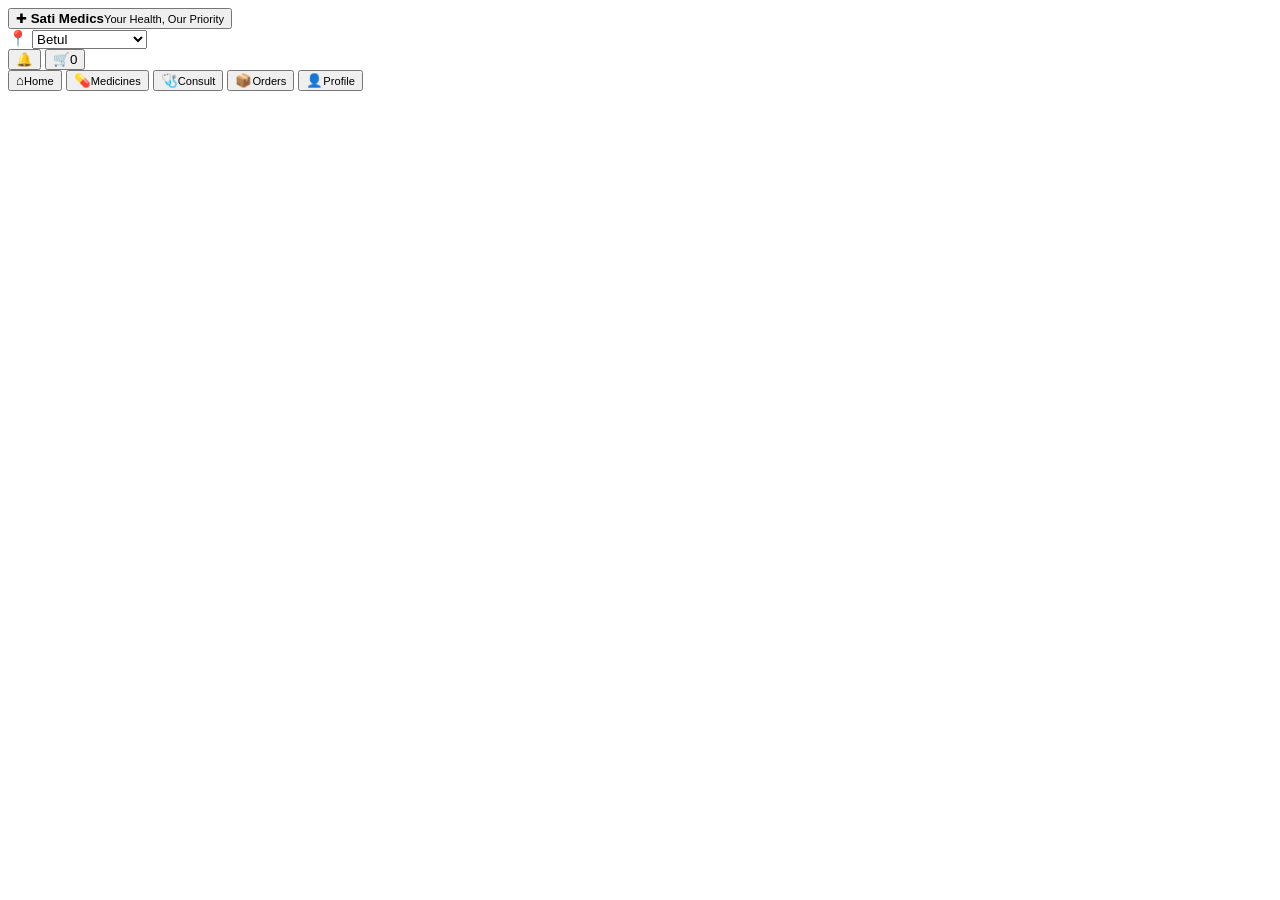
==== index.html @ 02944325 "Build Sati Medics healthcare app" ====
<!DOCTYPE html>
<html lang="en">
<head>
  <meta charset="UTF-8" />
  <meta name="viewport" content="width=device-width, initial-scale=1.0" />
  <meta name="theme-color" content="#087a52" />
  <meta name="description" content="Sati Medics — medicines, doctor consultations and healthcare services." />
  <link rel="manifest" href="manifest.webmanifest" />
  <link rel="stylesheet" href="styles.css" />
  <title>Sati Medics</title>
</head>
<body>
  <div class="app-shell">
    <header class="topbar">
      <button class="brand" data-nav="home" aria-label="Sati Medics home">
        <span class="brand-mark">✚</span>
        <span><strong>Sati Medics</strong><small>Your Health, Our Priority</small></span>
      </button>
      <div class="location-pill">
        <span>📍</span>
        <select id="citySelect" aria-label="Select city">
          <option>Betul</option><option>Bhopal</option><option>Indore</option><option>Nagpur</option>
          <option>Itarsi</option><option>Harda</option><option>Narmadapuram</option>
        </select>
      </div>
      <div class="header-actions">
        <button class="icon-btn" id="notificationBtn" aria-label="Notifications">🔔</button>
        <button class="icon-btn cart-button" data-nav="cart" aria-label="Cart">🛒<span id="cartCount">0</span></button>
      </div>
    </header>

    <main id="view"></main>

    <nav class="bottom-nav" aria-label="Primary">
      <button class="nav-item active" data-nav="home"><span>⌂</span><small>Home</small></button>
      <button class="nav-item" data-nav="medicines"><span>💊</span><small>Medicines</small></button>
      <button class="nav-item" data-nav="consult"><span>🩺</span><small>Consult</small></button>
      <button class="nav-item" data-nav="orders"><span>📦</span><small>Orders</small></button>
      <button class="nav-item" data-nav="profile"><span>👤</span><small>Profile</small></button>
    </nav>
  </div>

  <div class="toast" id="toast" role="status"></div>

  <template id="homeTemplate">
    <section class="page home-page">
      <div class="hero">
        <div class="hero-copy">
          <span class="eyebrow">HEALTHCARE AT YOUR DOORSTEP</span>
          <h1>Medicines, expert doctors & care — all in one app.</h1>
          <p>Same-day local medicine delivery, verified consultation and smarter family healthcare.</p>
          <div class="hero-actions">
            <button class="primary-btn" data-nav="medicines">Order medicines</button>
            <button class="secondary-btn" data-nav="consult">Consult a doctor</button>
          </div>
          <div class="trust-row"><span>✓ Licensed pharmacy network</span><span>✓ Secure prescriptions</span><span>✓ Local delivery</span></div>
        </div>
        <div class="doctor-card">
          <div class="doctor-visual">🧑‍⚕️</div>
          <div><strong>24/7 Care Access</strong><small>General physician • Specialists • Follow-ups</small></div>
        </div>
      </div>

      <div class="search-wrap">
        <input id="globalSearch" type="search" placeholder="Search medicines, symptoms, doctors or tests..." />
        <button class="search-btn" id="globalSearchBtn">Search</button>
      </div>

      <div class="quick-grid">
        <button class="quick-card mint" data-nav="medicines"><span>💊</span><strong>Medicines</strong><small>Same-day delivery</small></button>
        <button class="quick-card blue" data-nav="consult"><span>🩺</span><strong>Doctor Consult</strong><small>Chat, audio & video</small></button>
        <button class="quick-card lilac" data-nav="labs"><span>🧪</span><strong>Lab Tests</strong><small>Home sample collection</small></button>
        <button class="quick-card peach" data-nav="prescription"><span>📄</span><strong>Prescription</strong><small>Upload & order</small></button>
      </div>

      <section class="section-block">
        <div class="section-title"><div><span class="eyebrow">CONSULT BY SPECIALTY</span><h2>Care for every health need</h2></div><button data-nav="consult">View all</button></div>
        <div class="specialty-row">
          <button data-specialty="General Physician">🩺<span>General</span></button>
          <button data-specialty="Pediatrician">👶<span>Child Care</span></button>
          <button data-specialty="Gynecologist">🌸<span>Women</span></button>
          <button data-specialty="Dermatologist">✨<span>Skin</span></button>
          <button data-specialty="Orthopedic">🦴<span>Ortho</span></button>
          <button data-specialty="Mental Wellness">🧠<span>Wellness</span></button>
        </div>
      </section>

      <section class="promo-grid">
        <article class="promo medicine-promo"><span>FAST DELIVERY</span><h3>Need medicines today?</h3><p>Order from verified local pharmacy partners in your service area.</p><button data-nav="medicines">Shop medicines →</button></article>
        <article class="promo consult-promo"><span>DOCTOR ONLINE</span><h3>Not sure whom to consult?</h3><p>Choose a specialty or start with a general physician.</p><button data-nav="consult">Find doctor →</button></article>
      </section>

      <section class="section-block">
        <div class="section-title"><div><span class="eyebrow">HEALTH PROGRAMS</span><h2>Designed around real families</h2></div></div>
        <div class="program-grid">
          <article><span>❤️</span><div><strong>Diabetes Care</strong><small>Medicines, tests, diet & consultation</small></div></article>
          <article><span>🫀</span><div><strong>Heart Health</strong><small>BP care, refills & specialist support</small></div></article>
          <article><span>👵</span><div><strong>Senior Care</strong><small>Family profiles and recurring refills</small></div></article>
        </div>
      </section>
    </section>
  </template>

  <script src="app.js"></script>
</body>
</html>
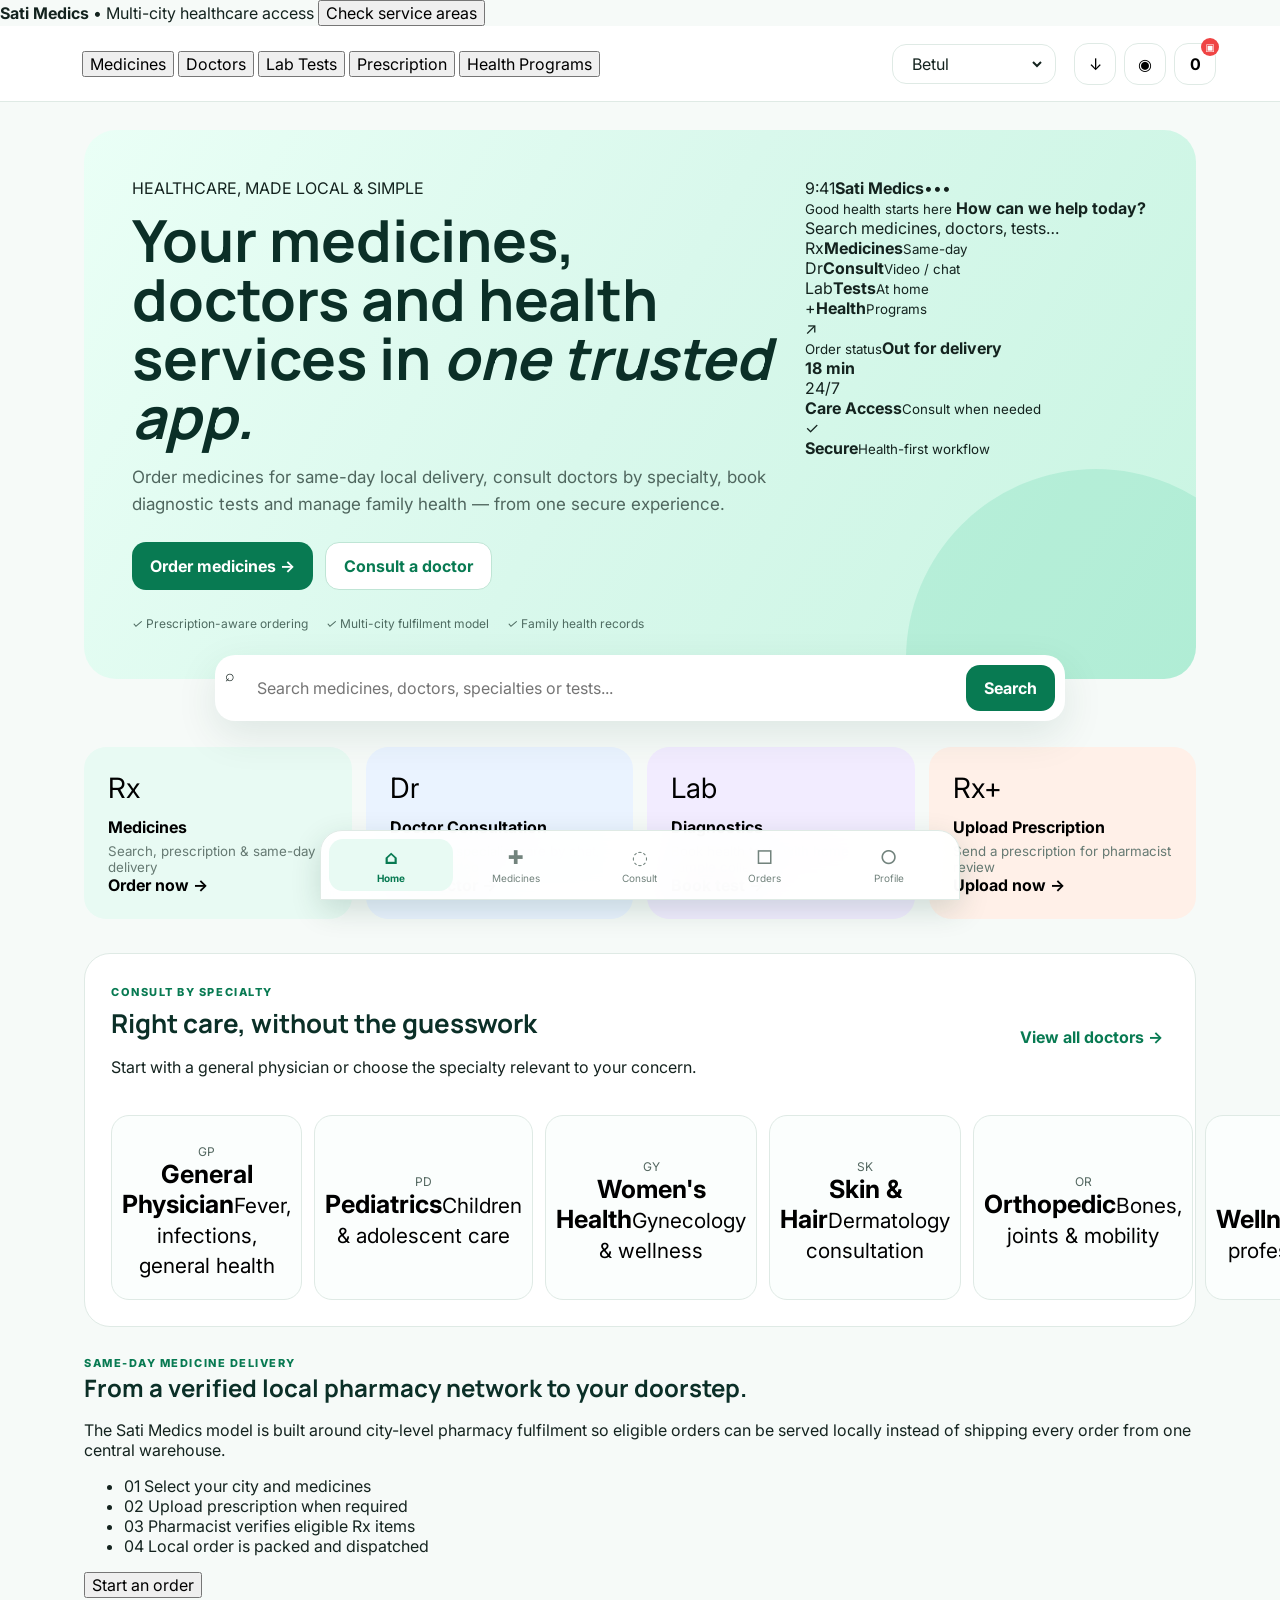
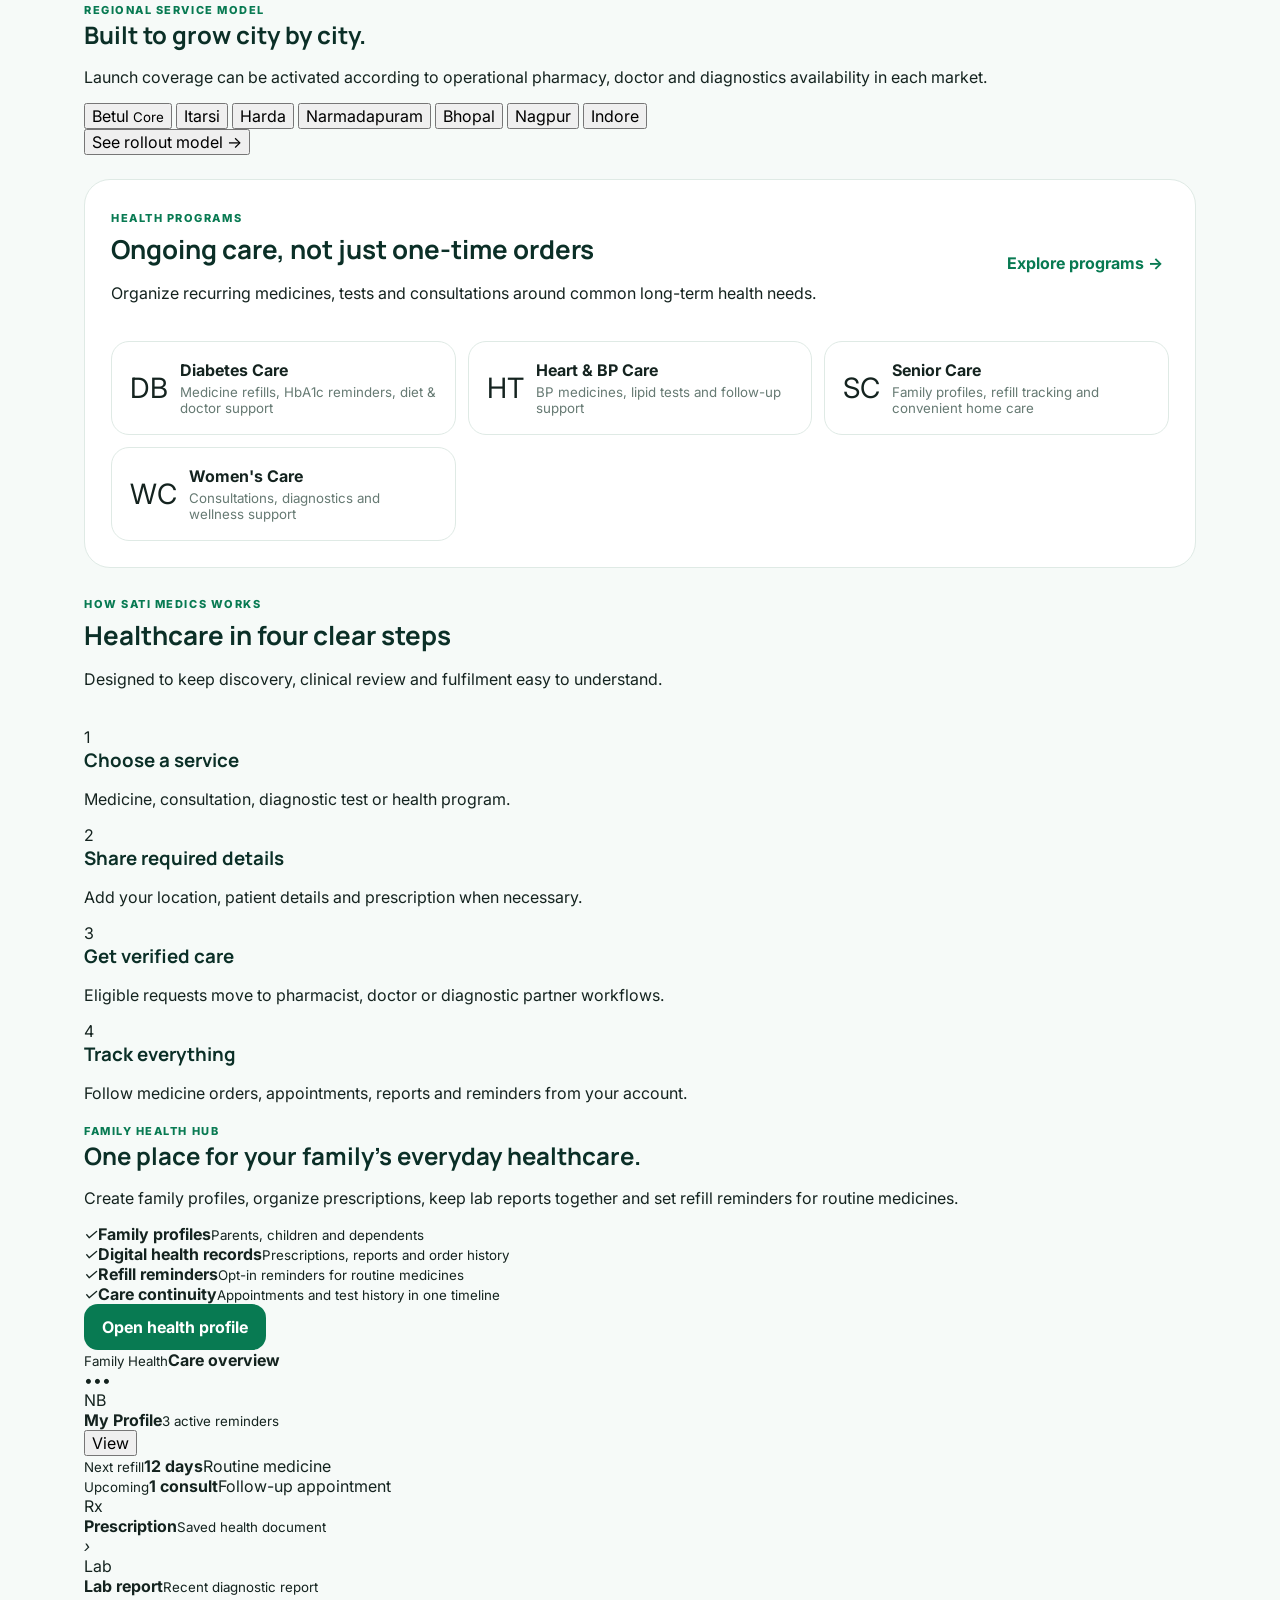
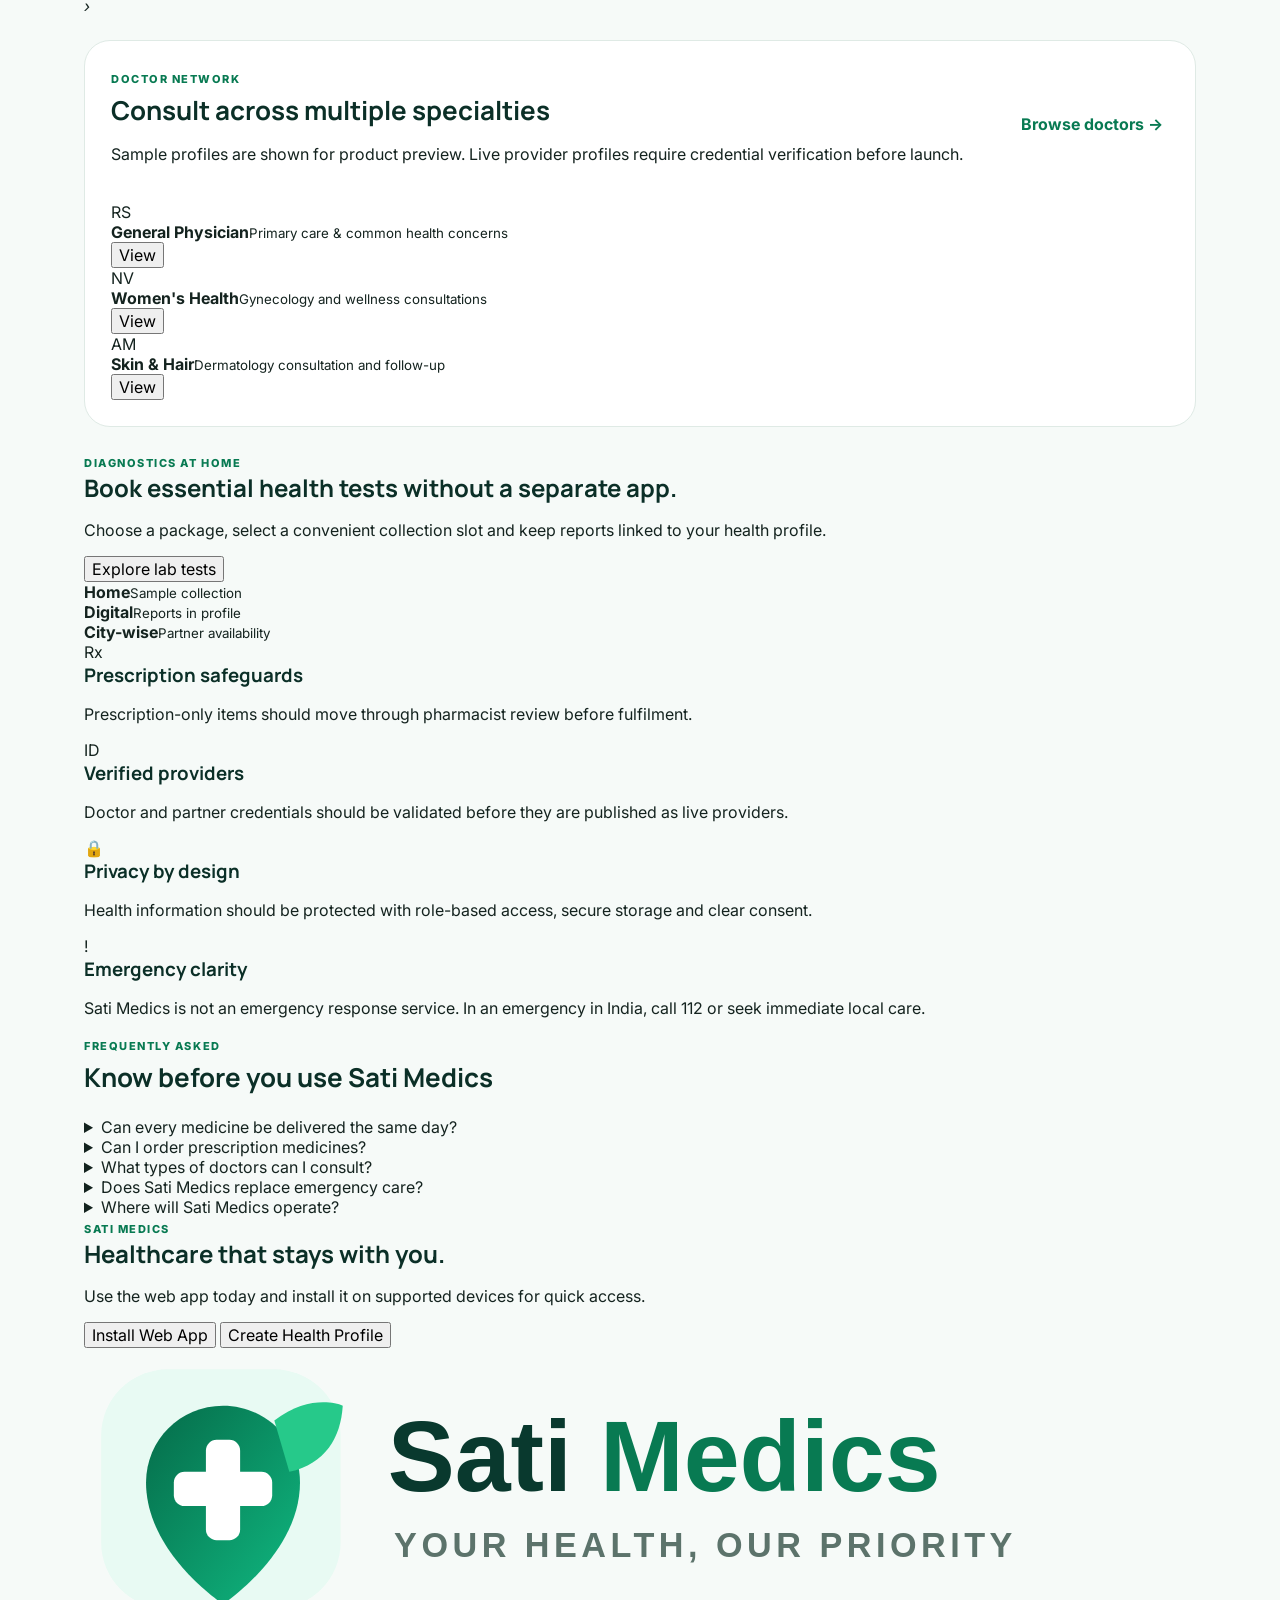
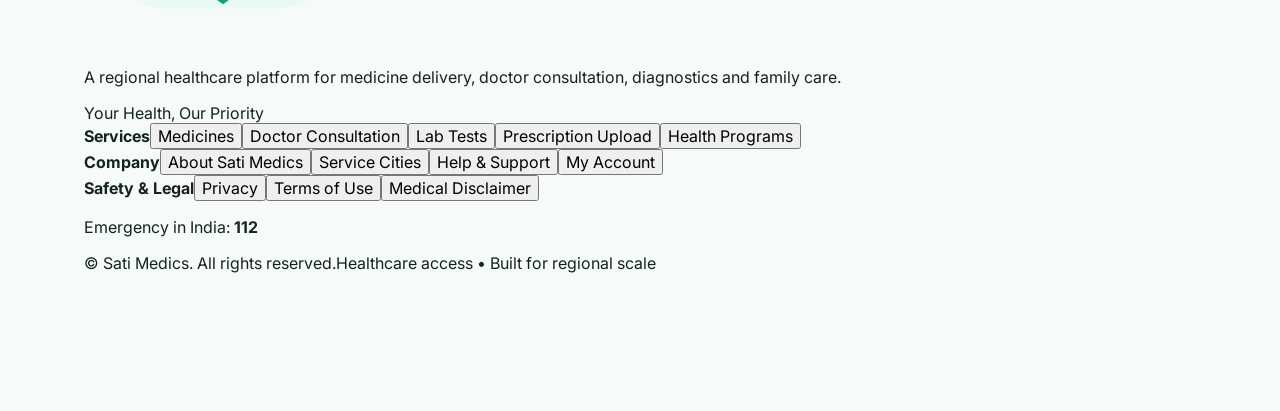
==== commit bf1a58c0: "Expand Sati Medics from hero to footer" ====
--- a/index.html
+++ b/index.html
@@ -4,28 +4,56 @@
   <meta charset="UTF-8" />
   <meta name="viewport" content="width=device-width, initial-scale=1.0" />
   <meta name="theme-color" content="#087a52" />
-  <meta name="description" content="Sati Medics — medicines, doctor consultations and healthcare services." />
+  <meta name="description" content="Sati Medics — medicine delivery, doctor consultations, diagnostics and family healthcare in one platform." />
+  <meta name="robots" content="index,follow" />
+  <link rel="icon" href="assets/icon.svg" type="image/svg+xml" />
   <link rel="manifest" href="manifest.webmanifest" />
   <link rel="stylesheet" href="styles.css" />
-  <title>Sati Medics</title>
+  <title>Sati Medics | Medicines, Doctors & Diagnostics</title>
 </head>
 <body>
+  <div class="announcement">
+    <span><strong>Sati Medics</strong> • Multi-city healthcare access</span>
+    <button data-nav="cities">Check service areas</button>
+  </div>
+
   <div class="app-shell">
     <header class="topbar">
       <button class="brand" data-nav="home" aria-label="Sati Medics home">
-        <span class="brand-mark">✚</span>
-        <span><strong>Sati Medics</strong><small>Your Health, Our Priority</small></span>
+        <img src="assets/sati-medics-logo.svg" alt="Sati Medics" />
       </button>
-      <div class="location-pill">
-        <span>📍</span>
+
+      <nav class="desktop-nav" aria-label="Desktop navigation">
+        <button data-nav="medicines">Medicines</button>
+        <button data-nav="consult">Doctors</button>
+        <button data-nav="labs">Lab Tests</button>
+        <button data-nav="prescription">Prescription</button>
+        <button data-nav="health">Health Programs</button>
+      </nav>
+
+      <div class="location-pill" title="Select service city">
+        <span class="pin-dot"></span>
         <select id="citySelect" aria-label="Select city">
-          <option>Betul</option><option>Bhopal</option><option>Indore</option><option>Nagpur</option>
-          <option>Itarsi</option><option>Harda</option><option>Narmadapuram</option>
+          <option>Betul</option>
+          <option>Bhopal</option>
+          <option>Indore</option>
+          <option>Nagpur</option>
+          <option>Itarsi</option>
+          <option>Harda</option>
+          <option>Narmadapuram</option>
         </select>
       </div>
+
       <div class="header-actions">
-        <button class="icon-btn" id="notificationBtn" aria-label="Notifications">🔔</button>
-        <button class="icon-btn cart-button" data-nav="cart" aria-label="Cart">🛒<span id="cartCount">0</span></button>
+        <button class="icon-btn" id="installBtn" aria-label="Install Sati Medics" title="Install app">
+          <span>↓</span>
+        </button>
+        <button class="icon-btn" id="notificationBtn" aria-label="Notifications" title="Notifications">
+          <span>◉</span>
+        </button>
+        <button class="icon-btn cart-button" data-nav="cart" aria-label="Cart" title="Cart">
+          <span>▣</span><b id="cartCount">0</b>
+        </button>
       </div>
     </header>
 
@@ -33,71 +61,249 @@
 
     <nav class="bottom-nav" aria-label="Primary">
       <button class="nav-item active" data-nav="home"><span>⌂</span><small>Home</small></button>
-      <button class="nav-item" data-nav="medicines"><span>💊</span><small>Medicines</small></button>
-      <button class="nav-item" data-nav="consult"><span>🩺</span><small>Consult</small></button>
-      <button class="nav-item" data-nav="orders"><span>📦</span><small>Orders</small></button>
-      <button class="nav-item" data-nav="profile"><span>👤</span><small>Profile</small></button>
+      <button class="nav-item" data-nav="medicines"><span>✚</span><small>Medicines</small></button>
+      <button class="nav-item" data-nav="consult"><span>◌</span><small>Consult</small></button>
+      <button class="nav-item" data-nav="orders"><span>□</span><small>Orders</small></button>
+      <button class="nav-item" data-nav="profile"><span>○</span><small>Profile</small></button>
     </nav>
   </div>
 
-  <div class="toast" id="toast" role="status"></div>
+  <div class="toast" id="toast" role="status" aria-live="polite"></div>
+  <div class="modal-backdrop" id="modalBackdrop" hidden>
+    <div class="modal-card" id="modalCard" role="dialog" aria-modal="true"></div>
+  </div>
 
   <template id="homeTemplate">
     <section class="page home-page">
-      <div class="hero">
+      <section class="hero">
         <div class="hero-copy">
-          <span class="eyebrow">HEALTHCARE AT YOUR DOORSTEP</span>
-          <h1>Medicines, expert doctors & care — all in one app.</h1>
-          <p>Same-day local medicine delivery, verified consultation and smarter family healthcare.</p>
+          <div class="hero-kicker"><span class="live-dot"></span> HEALTHCARE, MADE LOCAL & SIMPLE</div>
+          <h1>Your medicines, doctors and health services in <em>one trusted app.</em></h1>
+          <p>Order medicines for same-day local delivery, consult doctors by specialty, book diagnostic tests and manage family health — from one secure experience.</p>
           <div class="hero-actions">
-            <button class="primary-btn" data-nav="medicines">Order medicines</button>
+            <button class="primary-btn" data-nav="medicines">Order medicines <span>→</span></button>
             <button class="secondary-btn" data-nav="consult">Consult a doctor</button>
           </div>
-          <div class="trust-row"><span>✓ Licensed pharmacy network</span><span>✓ Secure prescriptions</span><span>✓ Local delivery</span></div>
-        </div>
-        <div class="doctor-card">
-          <div class="doctor-visual">🧑‍⚕️</div>
-          <div><strong>24/7 Care Access</strong><small>General physician • Specialists • Follow-ups</small></div>
-        </div>
-      </div>
+          <div class="trust-row">
+            <span><i>✓</i> Prescription-aware ordering</span>
+            <span><i>✓</i> Multi-city fulfilment model</span>
+            <span><i>✓</i> Family health records</span>
+          </div>
+        </div>
+
+        <div class="hero-visual" aria-label="Sati Medics app preview">
+          <div class="phone-shell">
+            <div class="phone-top"><span>9:41</span><strong>Sati Medics</strong><span>•••</span></div>
+            <div class="phone-greeting">
+              <small>Good health starts here</small>
+              <strong>How can we help today?</strong>
+            </div>
+            <div class="phone-search">Search medicines, doctors, tests…</div>
+            <div class="phone-grid">
+              <div><span>Rx</span><b>Medicines</b><small>Same-day</small></div>
+              <div><span>Dr</span><b>Consult</b><small>Video / chat</small></div>
+              <div><span>Lab</span><b>Tests</b><small>At home</small></div>
+              <div><span>+</span><b>Health</b><small>Programs</small></div>
+            </div>
+            <div class="delivery-mini">
+              <div class="delivery-icon">↗</div>
+              <div><small>Order status</small><strong>Out for delivery</strong></div>
+              <b>18 min</b>
+            </div>
+          </div>
+          <div class="floating-card fc-one"><span>24/7</span><div><b>Care Access</b><small>Consult when needed</small></div></div>
+          <div class="floating-card fc-two"><span>✓</span><div><b>Secure</b><small>Health-first workflow</small></div></div>
+        </div>
+      </section>
 
       <div class="search-wrap">
-        <input id="globalSearch" type="search" placeholder="Search medicines, symptoms, doctors or tests..." />
+        <div class="search-icon">⌕</div>
+        <input id="globalSearch" type="search" placeholder="Search medicines, doctors, specialties or tests..." autocomplete="off" />
         <button class="search-btn" id="globalSearchBtn">Search</button>
       </div>
 
-      <div class="quick-grid">
-        <button class="quick-card mint" data-nav="medicines"><span>💊</span><strong>Medicines</strong><small>Same-day delivery</small></button>
-        <button class="quick-card blue" data-nav="consult"><span>🩺</span><strong>Doctor Consult</strong><small>Chat, audio & video</small></button>
-        <button class="quick-card lilac" data-nav="labs"><span>🧪</span><strong>Lab Tests</strong><small>Home sample collection</small></button>
-        <button class="quick-card peach" data-nav="prescription"><span>📄</span><strong>Prescription</strong><small>Upload & order</small></button>
-      </div>
+      <section class="quick-grid" aria-label="Main healthcare services">
+        <button class="quick-card mint" data-nav="medicines">
+          <span class="service-icon">Rx</span><strong>Medicines</strong><small>Search, prescription & same-day delivery</small><b>Order now →</b>
+        </button>
+        <button class="quick-card blue" data-nav="consult">
+          <span class="service-icon">Dr</span><strong>Doctor Consultation</strong><small>General + specialist care by chat, audio or video</small><b>Find doctor →</b>
+        </button>
+        <button class="quick-card lilac" data-nav="labs">
+          <span class="service-icon">Lab</span><strong>Diagnostics</strong><small>Book health tests with home sample collection</small><b>Book test →</b>
+        </button>
+        <button class="quick-card peach" data-nav="prescription">
+          <span class="service-icon">Rx+</span><strong>Upload Prescription</strong><small>Send a prescription for pharmacist review</small><b>Upload now →</b>
+        </button>
+      </section>
+
+      <section class="section-block specialty-section">
+        <div class="section-title">
+          <div><span class="eyebrow">CONSULT BY SPECIALTY</span><h2>Right care, without the guesswork</h2><p>Start with a general physician or choose the specialty relevant to your concern.</p></div>
+          <button data-nav="consult">View all doctors →</button>
+        </div>
+        <div class="specialty-row">
+          <button data-specialty="General Physician"><span class="specialty-icon">GP</span><b>General Physician</b><small>Fever, infections, general health</small></button>
+          <button data-specialty="Pediatrician"><span class="specialty-icon">PD</span><b>Pediatrics</b><small>Children & adolescent care</small></button>
+          <button data-specialty="Gynecologist"><span class="specialty-icon">GY</span><b>Women's Health</b><small>Gynecology & wellness</small></button>
+          <button data-specialty="Dermatologist"><span class="specialty-icon">SK</span><b>Skin & Hair</b><small>Dermatology consultation</small></button>
+          <button data-specialty="Orthopedic"><span class="specialty-icon">OR</span><b>Orthopedic</b><small>Bones, joints & mobility</small></button>
+          <button data-specialty="Mental Wellness"><span class="specialty-icon">MW</span><b>Mental Wellness</b><small>Confidential professional support</small></button>
+        </div>
+      </section>
+
+      <section class="split-showcase">
+        <article class="delivery-showcase">
+          <span class="eyebrow light">SAME-DAY MEDICINE DELIVERY</span>
+          <h2>From a verified local pharmacy network to your doorstep.</h2>
+          <p>The Sati Medics model is built around city-level pharmacy fulfilment so eligible orders can be served locally instead of shipping every order from one central warehouse.</p>
+          <ul>
+            <li><span>01</span> Select your city and medicines</li>
+            <li><span>02</span> Upload prescription when required</li>
+            <li><span>03</span> Pharmacist verifies eligible Rx items</li>
+            <li><span>04</span> Local order is packed and dispatched</li>
+          </ul>
+          <button class="light-btn" data-nav="medicines">Start an order</button>
+        </article>
+
+        <article class="city-showcase">
+          <span class="eyebrow">REGIONAL SERVICE MODEL</span>
+          <h2>Built to grow city by city.</h2>
+          <p>Launch coverage can be activated according to operational pharmacy, doctor and diagnostics availability in each market.</p>
+          <div class="city-pills">
+            <button data-city="Betul">Betul <small>Core</small></button>
+            <button data-city="Itarsi">Itarsi</button>
+            <button data-city="Harda">Harda</button>
+            <button data-city="Narmadapuram">Narmadapuram</button>
+            <button data-city="Bhopal">Bhopal</button>
+            <button data-city="Nagpur">Nagpur</button>
+            <button data-city="Indore">Indore</button>
+          </div>
+          <button class="text-btn" data-nav="cities">See rollout model →</button>
+        </article>
+      </section>
 
       <section class="section-block">
-        <div class="section-title"><div><span class="eyebrow">CONSULT BY SPECIALTY</span><h2>Care for every health need</h2></div><button data-nav="consult">View all</button></div>
-        <div class="specialty-row">
-          <button data-specialty="General Physician">🩺<span>General</span></button>
-          <button data-specialty="Pediatrician">👶<span>Child Care</span></button>
-          <button data-specialty="Gynecologist">🌸<span>Women</span></button>
-          <button data-specialty="Dermatologist">✨<span>Skin</span></button>
-          <button data-specialty="Orthopedic">🦴<span>Ortho</span></button>
-          <button data-specialty="Mental Wellness">🧠<span>Wellness</span></button>
-        </div>
-      </section>
-
-      <section class="promo-grid">
-        <article class="promo medicine-promo"><span>FAST DELIVERY</span><h3>Need medicines today?</h3><p>Order from verified local pharmacy partners in your service area.</p><button data-nav="medicines">Shop medicines →</button></article>
-        <article class="promo consult-promo"><span>DOCTOR ONLINE</span><h3>Not sure whom to consult?</h3><p>Choose a specialty or start with a general physician.</p><button data-nav="consult">Find doctor →</button></article>
-      </section>
-
-      <section class="section-block">
-        <div class="section-title"><div><span class="eyebrow">HEALTH PROGRAMS</span><h2>Designed around real families</h2></div></div>
-        <div class="program-grid">
-          <article><span>❤️</span><div><strong>Diabetes Care</strong><small>Medicines, tests, diet & consultation</small></div></article>
-          <article><span>🫀</span><div><strong>Heart Health</strong><small>BP care, refills & specialist support</small></div></article>
-          <article><span>👵</span><div><strong>Senior Care</strong><small>Family profiles and recurring refills</small></div></article>
-        </div>
-      </section>
+        <div class="section-title">
+          <div><span class="eyebrow">HEALTH PROGRAMS</span><h2>Ongoing care, not just one-time orders</h2><p>Organize recurring medicines, tests and consultations around common long-term health needs.</p></div>
+          <button data-nav="health">Explore programs →</button>
+        </div>
+        <div class="program-grid four">
+          <article><span class="program-icon">DB</span><div><strong>Diabetes Care</strong><small>Medicine refills, HbA1c reminders, diet & doctor support</small></div></article>
+          <article><span class="program-icon">HT</span><div><strong>Heart & BP Care</strong><small>BP medicines, lipid tests and follow-up support</small></div></article>
+          <article><span class="program-icon">SC</span><div><strong>Senior Care</strong><small>Family profiles, refill tracking and convenient home care</small></div></article>
+          <article><span class="program-icon">WC</span><div><strong>Women's Care</strong><small>Consultations, diagnostics and wellness support</small></div></article>
+        </div>
+      </section>
+
+      <section class="how-section">
+        <div class="section-title centered">
+          <div><span class="eyebrow">HOW SATI MEDICS WORKS</span><h2>Healthcare in four clear steps</h2><p>Designed to keep discovery, clinical review and fulfilment easy to understand.</p></div>
+        </div>
+        <div class="steps-grid">
+          <article><span>1</span><h3>Choose a service</h3><p>Medicine, consultation, diagnostic test or health program.</p></article>
+          <article><span>2</span><h3>Share required details</h3><p>Add your location, patient details and prescription when necessary.</p></article>
+          <article><span>3</span><h3>Get verified care</h3><p>Eligible requests move to pharmacist, doctor or diagnostic partner workflows.</p></article>
+          <article><span>4</span><h3>Track everything</h3><p>Follow medicine orders, appointments, reports and reminders from your account.</p></article>
+        </div>
+      </section>
+
+      <section class="care-dashboard">
+        <div class="care-copy">
+          <span class="eyebrow">FAMILY HEALTH HUB</span>
+          <h2>One place for your family's everyday healthcare.</h2>
+          <p>Create family profiles, organize prescriptions, keep lab reports together and set refill reminders for routine medicines.</p>
+          <div class="feature-list">
+            <div><i>✓</i><span><b>Family profiles</b><small>Parents, children and dependents</small></span></div>
+            <div><i>✓</i><span><b>Digital health records</b><small>Prescriptions, reports and order history</small></span></div>
+            <div><i>✓</i><span><b>Refill reminders</b><small>Opt-in reminders for routine medicines</small></span></div>
+            <div><i>✓</i><span><b>Care continuity</b><small>Appointments and test history in one timeline</small></span></div>
+          </div>
+          <button class="primary-btn" data-nav="profile">Open health profile</button>
+        </div>
+        <div class="dashboard-card">
+          <div class="dash-head"><div><small>Family Health</small><strong>Care overview</strong></div><span>•••</span></div>
+          <div class="member-row"><div class="member-avatar">NB</div><div><b>My Profile</b><small>3 active reminders</small></div><button>View</button></div>
+          <div class="metric-grid">
+            <div><small>Next refill</small><strong>12 days</strong><span>Routine medicine</span></div>
+            <div><small>Upcoming</small><strong>1 consult</strong><span>Follow-up appointment</span></div>
+          </div>
+          <div class="record-row"><span>Rx</span><div><b>Prescription</b><small>Saved health document</small></div><i>›</i></div>
+          <div class="record-row"><span>Lab</span><div><b>Lab report</b><small>Recent diagnostic report</small></div><i>›</i></div>
+        </div>
+      </section>
+
+      <section class="section-block preview-section">
+        <div class="section-title">
+          <div><span class="eyebrow">DOCTOR NETWORK</span><h2>Consult across multiple specialties</h2><p>Sample profiles are shown for product preview. Live provider profiles require credential verification before launch.</p></div>
+          <button data-nav="consult">Browse doctors →</button>
+        </div>
+        <div class="doctor-preview-grid">
+          <article><span class="provider-avatar">RS</span><div><b>General Physician</b><small>Primary care & common health concerns</small></div><button data-specialty="General Physician">View</button></article>
+          <article><span class="provider-avatar">NV</span><div><b>Women's Health</b><small>Gynecology and wellness consultations</small></div><button data-specialty="Gynecologist">View</button></article>
+          <article><span class="provider-avatar">AM</span><div><b>Skin & Hair</b><small>Dermatology consultation and follow-up</small></div><button data-specialty="Dermatologist">View</button></article>
+        </div>
+      </section>
+
+      <section class="lab-banner">
+        <div>
+          <span class="eyebrow light">DIAGNOSTICS AT HOME</span>
+          <h2>Book essential health tests without a separate app.</h2>
+          <p>Choose a package, select a convenient collection slot and keep reports linked to your health profile.</p>
+          <button class="light-btn" data-nav="labs">Explore lab tests</button>
+        </div>
+        <div class="lab-stats">
+          <article><strong>Home</strong><small>Sample collection</small></article>
+          <article><strong>Digital</strong><small>Reports in profile</small></article>
+          <article><strong>City-wise</strong><small>Partner availability</small></article>
+        </div>
+      </section>
+
+      <section class="safety-grid">
+        <article><span class="safety-icon">Rx</span><h3>Prescription safeguards</h3><p>Prescription-only items should move through pharmacist review before fulfilment.</p></article>
+        <article><span class="safety-icon">ID</span><h3>Verified providers</h3><p>Doctor and partner credentials should be validated before they are published as live providers.</p></article>
+        <article><span class="safety-icon">🔒</span><h3>Privacy by design</h3><p>Health information should be protected with role-based access, secure storage and clear consent.</p></article>
+        <article><span class="safety-icon">!</span><h3>Emergency clarity</h3><p>Sati Medics is not an emergency response service. In an emergency in India, call 112 or seek immediate local care.</p></article>
+      </section>
+
+      <section class="faq-section">
+        <div class="section-title centered">
+          <div><span class="eyebrow">FREQUENTLY ASKED</span><h2>Know before you use Sati Medics</h2></div>
+        </div>
+        <div class="faq-list">
+          <details><summary>Can every medicine be delivered the same day?</summary><p>No. Same-day availability depends on city coverage, local stock, prescription requirements, pharmacy operating hours and delivery capacity.</p></details>
+          <details><summary>Can I order prescription medicines?</summary><p>You can submit a valid prescription where required. Prescription-only medicine fulfilment must be reviewed by an authorized pharmacy professional before dispatch.</p></details>
+          <details><summary>What types of doctors can I consult?</summary><p>The platform is designed for general physicians and multiple specialties. Actual availability depends on verified doctors onboarded for the selected service area.</p></details>
+          <details><summary>Does Sati Medics replace emergency care?</summary><p>No. It is intended for routine and non-emergency healthcare access. For urgent or life-threatening situations, use local emergency services immediately.</p></details>
+          <details><summary>Where will Sati Medics operate?</summary><p>The planned regional model covers Betul, Itarsi, Harda, Narmadapuram, Bhopal, Nagpur and Indore, activated city-by-city as operational partners are ready.</p></details>
+        </div>
+      </section>
+
+      <section class="download-cta">
+        <div>
+          <span class="eyebrow light">SATI MEDICS</span>
+          <h2>Healthcare that stays with you.</h2>
+          <p>Use the web app today and install it on supported devices for quick access.</p>
+        </div>
+        <div class="download-actions">
+          <button class="light-btn" id="homeInstallBtn">Install Web App</button>
+          <button class="ghost-light-btn" data-nav="profile">Create Health Profile</button>
+        </div>
+      </section>
+
+      <footer class="site-footer">
+        <div class="footer-main">
+          <div class="footer-brand">
+            <img src="assets/sati-medics-logo.svg" alt="Sati Medics" />
+            <p>A regional healthcare platform for medicine delivery, doctor consultation, diagnostics and family care.</p>
+            <div class="footer-badge">Your Health, Our Priority</div>
+          </div>
+          <div class="footer-col"><strong>Services</strong><button data-nav="medicines">Medicines</button><button data-nav="consult">Doctor Consultation</button><button data-nav="labs">Lab Tests</button><button data-nav="prescription">Prescription Upload</button><button data-nav="health">Health Programs</button></div>
+          <div class="footer-col"><strong>Company</strong><button data-nav="about">About Sati Medics</button><button data-nav="cities">Service Cities</button><button data-nav="support">Help & Support</button><button data-nav="profile">My Account</button></div>
+          <div class="footer-col"><strong>Safety & Legal</strong><button data-nav="privacy">Privacy</button><button data-nav="terms">Terms of Use</button><button data-nav="disclaimer">Medical Disclaimer</button><p class="emergency-note">Emergency in India: <b>112</b></p></div>
+        </div>
+        <div class="footer-bottom"><span>© <span id="footerYear"></span> Sati Medics. All rights reserved.</span><span>Healthcare access • Built for regional scale</span></div>
+      </footer>
     </section>
   </template>
 
--- a/styles.css
+++ b/styles.css
@@ -0,0 +1,5 @@
+@import url('https://fonts.googleapis.com/css2?family=Inter:wght@400;500;600;700;800&family=Manrope:wght@600;700;800&display=swap');
+:root{--green:#087a52;--green2:#0dbb7b;--dark:#0b2f27;--mint:#e8faf3;--blue:#eaf3ff;--lilac:#f2ecff;--peach:#fff0e8;--bg:#f6faf8;--text:#14231f;--muted:#667a73;--border:#dfeae5;--white:#fff;--shadow:0 14px 40px rgba(7,67,48,.10)}
+*{box-sizing:border-box}body{margin:0;font-family:Inter,system-ui,sans-serif;background:var(--bg);color:var(--text)}button,input,select{font:inherit}.app-shell{min-height:100vh;padding-bottom:84px}.topbar{height:76px;display:flex;align-items:center;gap:18px;padding:0 5vw;background:rgba(255,255,255,.94);backdrop-filter:blur(14px);position:sticky;top:0;z-index:30;border-bottom:1px solid var(--border)}.brand{border:0;background:none;display:flex;gap:10px;align-items:center;padding:0;cursor:pointer}.brand-mark{width:42px;height:42px;display:grid;place-items:center;border-radius:14px;background:linear-gradient(135deg,var(--green),var(--green2));color:#fff;font-size:24px;box-shadow:0 8px 20px rgba(13,187,123,.22)}.brand strong{font-family:Manrope;font-size:19px;display:block;color:var(--dark)}.brand small{color:var(--muted);font-size:10px;display:block;text-align:left}.location-pill{margin-left:auto;border:1px solid var(--border);background:#fff;border-radius:14px;padding:8px 10px;display:flex;gap:5px}.location-pill select{border:0;background:transparent;outline:0;color:var(--text)}.header-actions{display:flex;gap:8px}.icon-btn{width:42px;height:42px;border:1px solid var(--border);background:#fff;border-radius:14px;cursor:pointer;position:relative}.cart-button span{position:absolute;right:-4px;top:-6px;background:#ef4444;color:#fff;width:18px;height:18px;border-radius:50%;font-size:10px;display:grid;place-items:center}.page{max-width:1240px;margin:0 auto;padding:28px 5vw 54px}.hero{min-height:360px;border-radius:32px;background:linear-gradient(120deg,#eafff6 0%,#d9f8ec 48%,#c9f5e2 100%);display:grid;grid-template-columns:1.5fr .8fr;gap:30px;padding:48px;position:relative;overflow:hidden}.hero:after{content:"";position:absolute;width:380px;height:380px;border-radius:50%;background:rgba(13,187,123,.13);right:-90px;bottom:-170px}.hero-copy{max-width:720px;z-index:1}.eyebrow{font-size:11px;font-weight:800;letter-spacing:.14em;color:var(--green)}h1,h2,h3{font-family:Manrope;margin:0;color:var(--dark)}h1{font-size:clamp(34px,5vw,58px);line-height:1.02;margin:12px 0 16px}.hero p{font-size:17px;line-height:1.6;color:#4f665e;max-width:640px}.hero-actions{display:flex;gap:12px;margin-top:24px}.primary-btn,.secondary-btn,.search-btn,.pill-btn{border:0;border-radius:14px;padding:13px 18px;font-weight:700;cursor:pointer}.primary-btn,.search-btn{background:var(--green);color:#fff}.secondary-btn{background:#fff;color:var(--green);border:1px solid #bfe5d5}.trust-row{display:flex;gap:18px;flex-wrap:wrap;margin-top:26px;font-size:12px;color:#4e6b61}.doctor-card{align-self:center;justify-self:end;width:min(100%,290px);background:#fff;border:1px solid rgba(255,255,255,.8);border-radius:28px;padding:22px;box-shadow:var(--shadow);z-index:1}.doctor-visual{height:180px;display:grid;place-items:center;font-size:100px;background:linear-gradient(145deg,#f3fffa,#d8f7ea);border-radius:22px;margin-bottom:14px}.doctor-card strong,.doctor-card small{display:block}.doctor-card small{color:var(--muted);font-size:12px;margin-top:5px}.search-wrap{display:flex;gap:10px;margin:-24px auto 26px;position:relative;z-index:4;background:#fff;padding:10px;border-radius:20px;box-shadow:var(--shadow);max-width:850px}.search-wrap input{flex:1;border:0;outline:0;padding:8px 12px;min-width:0}.quick-grid{display:grid;grid-template-columns:repeat(4,1fr);gap:14px;margin:22px 0 34px}.quick-card{border:0;border-radius:22px;padding:24px;text-align:left;cursor:pointer;transition:.2s}.quick-card:hover{transform:translateY(-3px)}.quick-card span{font-size:28px;display:block;margin-bottom:12px}.quick-card strong,.quick-card small{display:block}.quick-card small{margin-top:6px;color:var(--muted)}.mint{background:var(--mint)}.blue{background:var(--blue)}.lilac{background:var(--lilac)}.peach{background:var(--peach)}.section-block{background:#fff;border:1px solid var(--border);border-radius:26px;padding:26px;margin:24px 0}.section-title{display:flex;justify-content:space-between;gap:20px;align-items:center;margin-bottom:22px}.section-title h2{font-size:26px;margin-top:5px}.section-title button{border:0;background:none;color:var(--green);font-weight:700;cursor:pointer}.specialty-row{display:grid;grid-template-columns:repeat(6,1fr);gap:12px}.specialty-row button{border:1px solid var(--border);background:#fbfefd;border-radius:18px;padding:20px 10px;font-size:25px;cursor:pointer}.specialty-row span{display:block;font-size:12px;margin-top:8px;color:#536760}.promo-grid{display:grid;grid-template-columns:1fr 1fr;gap:16px}.promo{border-radius:26px;padding:30px;min-height:220px}.promo span{font-size:10px;font-weight:800;letter-spacing:.16em}.promo h3{font-size:30px;margin:12px 0 10px}.promo p{color:#566e65;line-height:1.6;max-width:520px}.promo button{border:0;background:none;padding:0;color:var(--green);font-weight:800;cursor:pointer}.medicine-promo{background:#daf8ea}.consult-promo{background:#eaf2ff}.program-grid{display:grid;grid-template-columns:repeat(3,1fr);gap:12px}.program-grid article{display:flex;gap:12px;align-items:center;border:1px solid var(--border);border-radius:18px;padding:18px}.program-grid article>span{font-size:28px}.program-grid strong,.program-grid small{display:block}.program-grid small{color:var(--muted);margin-top:4px}.bottom-nav{position:fixed;bottom:0;left:50%;transform:translateX(-50%);z-index:40;width:min(640px,calc(100% - 20px));background:rgba(255,255,255,.96);backdrop-filter:blur(18px);border:1px solid var(--border);box-shadow:0 10px 30px rgba(6,61,44,.16);border-radius:22px 22px 0 0;display:grid;grid-template-columns:repeat(5,1fr);padding:8px}.nav-item{border:0;background:none;padding:7px;border-radius:14px;color:#72837d;cursor:pointer}.nav-item span,.nav-item small{display:block}.nav-item span{font-size:19px}.nav-item small{font-size:10px;margin-top:3px}.nav-item.active{background:var(--mint);color:var(--green);font-weight:700}.toolbar{display:flex;gap:10px;flex-wrap:wrap;margin:20px 0}.toolbar input,.toolbar select{padding:12px 14px;border:1px solid var(--border);border-radius:13px;background:#fff;outline:0}.toolbar input{flex:1;min-width:240px}.product-grid,.doctor-grid,.lab-grid{display:grid;grid-template-columns:repeat(3,1fr);gap:14px}.card{background:#fff;border:1px solid var(--border);border-radius:22px;padding:20px}.product-image{height:110px;border-radius:18px;background:#f4faf7;display:grid;place-items:center;font-size:48px}.card h3{font-size:18px;margin:13px 0 4px}.card p,.card small{color:var(--muted)}.price-row,.card-actions{display:flex;justify-content:space-between;align-items:center;gap:10px;margin-top:16px}.price{font-weight:800;color:var(--green);font-size:18px}.pill-btn{padding:10px 14px;background:var(--green);color:#fff}.outline-btn{padding:10px 14px;border:1px solid var(--border);background:#fff;border-radius:12px;cursor:pointer}.badge{display:inline-block;padding:6px 9px;border-radius:999px;background:var(--mint);color:var(--green);font-size:10px;font-weight:800}.doctor-head{display:flex;gap:14px;align-items:center}.doctor-avatar{width:62px;height:62px;border-radius:18px;background:var(--mint);display:grid;place-items:center;font-size:32px}.rating{font-size:12px;color:#8a6a00}.consult-panel{display:grid;grid-template-columns:1fr 1fr;gap:16px}.consult-form,.video-mock{background:#fff;border:1px solid var(--border);border-radius:24px;padding:24px}.form-grid{display:grid;gap:12px}.form-grid input,.form-grid select,.form-grid textarea{padding:13px;border:1px solid var(--border);border-radius:12px;outline:none}.video-screen{min-height:300px;border-radius:20px;background:linear-gradient(145deg,#143f34,#0a2821);color:#fff;display:grid;place-items:center;text-align:center;padding:30px}.video-screen .avatar{font-size:90px}.timeline{display:grid;gap:0;margin-top:20px}.timeline-step{display:grid;grid-template-columns:34px 1fr;gap:12px;min-height:66px}.timeline-dot{width:24px;height:24px;border-radius:50%;display:grid;place-items:center;background:#cfeee1;color:var(--green);position:relative}.timeline-dot:after{content:"";position:absolute;width:2px;height:44px;background:#dceae4;top:24px}.timeline-step:last-child .timeline-dot:after{display:none}.timeline-step.done .timeline-dot{background:var(--green);color:#fff}.cart-list{display:grid;gap:12px}.cart-item{display:flex;justify-content:space-between;align-items:center;background:#fff;border:1px solid var(--border);border-radius:18px;padding:16px}.empty{text-align:center;padding:70px 20px;background:#fff;border:1px dashed #cbded5;border-radius:24px}.profile-grid{display:grid;grid-template-columns:1.2fr .8fr;gap:16px}.profile-card,.settings-card{background:#fff;border:1px solid var(--border);border-radius:24px;padding:24px}.profile-hero{display:flex;gap:16px;align-items:center}.profile-avatar{width:72px;height:72px;border-radius:22px;background:var(--mint);display:grid;place-items:center;font-size:34px}.settings-list{display:grid;gap:8px;margin-top:14px}.settings-list button{border:1px solid var(--border);background:#fff;border-radius:12px;padding:13px;text-align:left;cursor:pointer}.toast{position:fixed;right:22px;bottom:100px;background:#0d2f27;color:#fff;padding:12px 16px;border-radius:12px;opacity:0;transform:translateY(10px);pointer-events:none;transition:.2s;z-index:60}.toast.show{opacity:1;transform:translateY(0)}
+@media(max-width:900px){.hero{grid-template-columns:1fr;padding:32px}.doctor-card{display:none}.quick-grid{grid-template-columns:1fr 1fr}.specialty-row{grid-template-columns:repeat(3,1fr)}.product-grid,.doctor-grid,.lab-grid{grid-template-columns:1fr 1fr}.program-grid{grid-template-columns:1fr}.profile-grid,.consult-panel{grid-template-columns:1fr}}
+@media(max-width:620px){.topbar{padding:0 14px;height:68px}.brand small{display:none}.brand strong{font-size:16px}.brand-mark{width:36px;height:36px}.location-pill{max-width:132px;padding:7px}.location-pill select{max-width:92px}.page{padding:18px 14px 40px}.hero{border-radius:24px;padding:26px 22px;min-height:330px}.hero h1{font-size:34px}.hero p{font-size:14px}.hero-actions{flex-direction:column}.trust-row{gap:8px;font-size:10px}.search-wrap{margin:-18px 12px 20px}.search-btn{padding:11px}.quick-grid{gap:10px}.quick-card{padding:18px}.specialty-row{grid-template-columns:repeat(3,1fr)}.promo-grid{grid-template-columns:1fr}.promo{padding:24px}.promo h3{font-size:24px}.section-block{padding:20px}.section-title h2{font-size:22px}.product-grid,.doctor-grid,.lab-grid{grid-template-columns:1fr}.header-actions .icon-btn:first-child{display:none}}
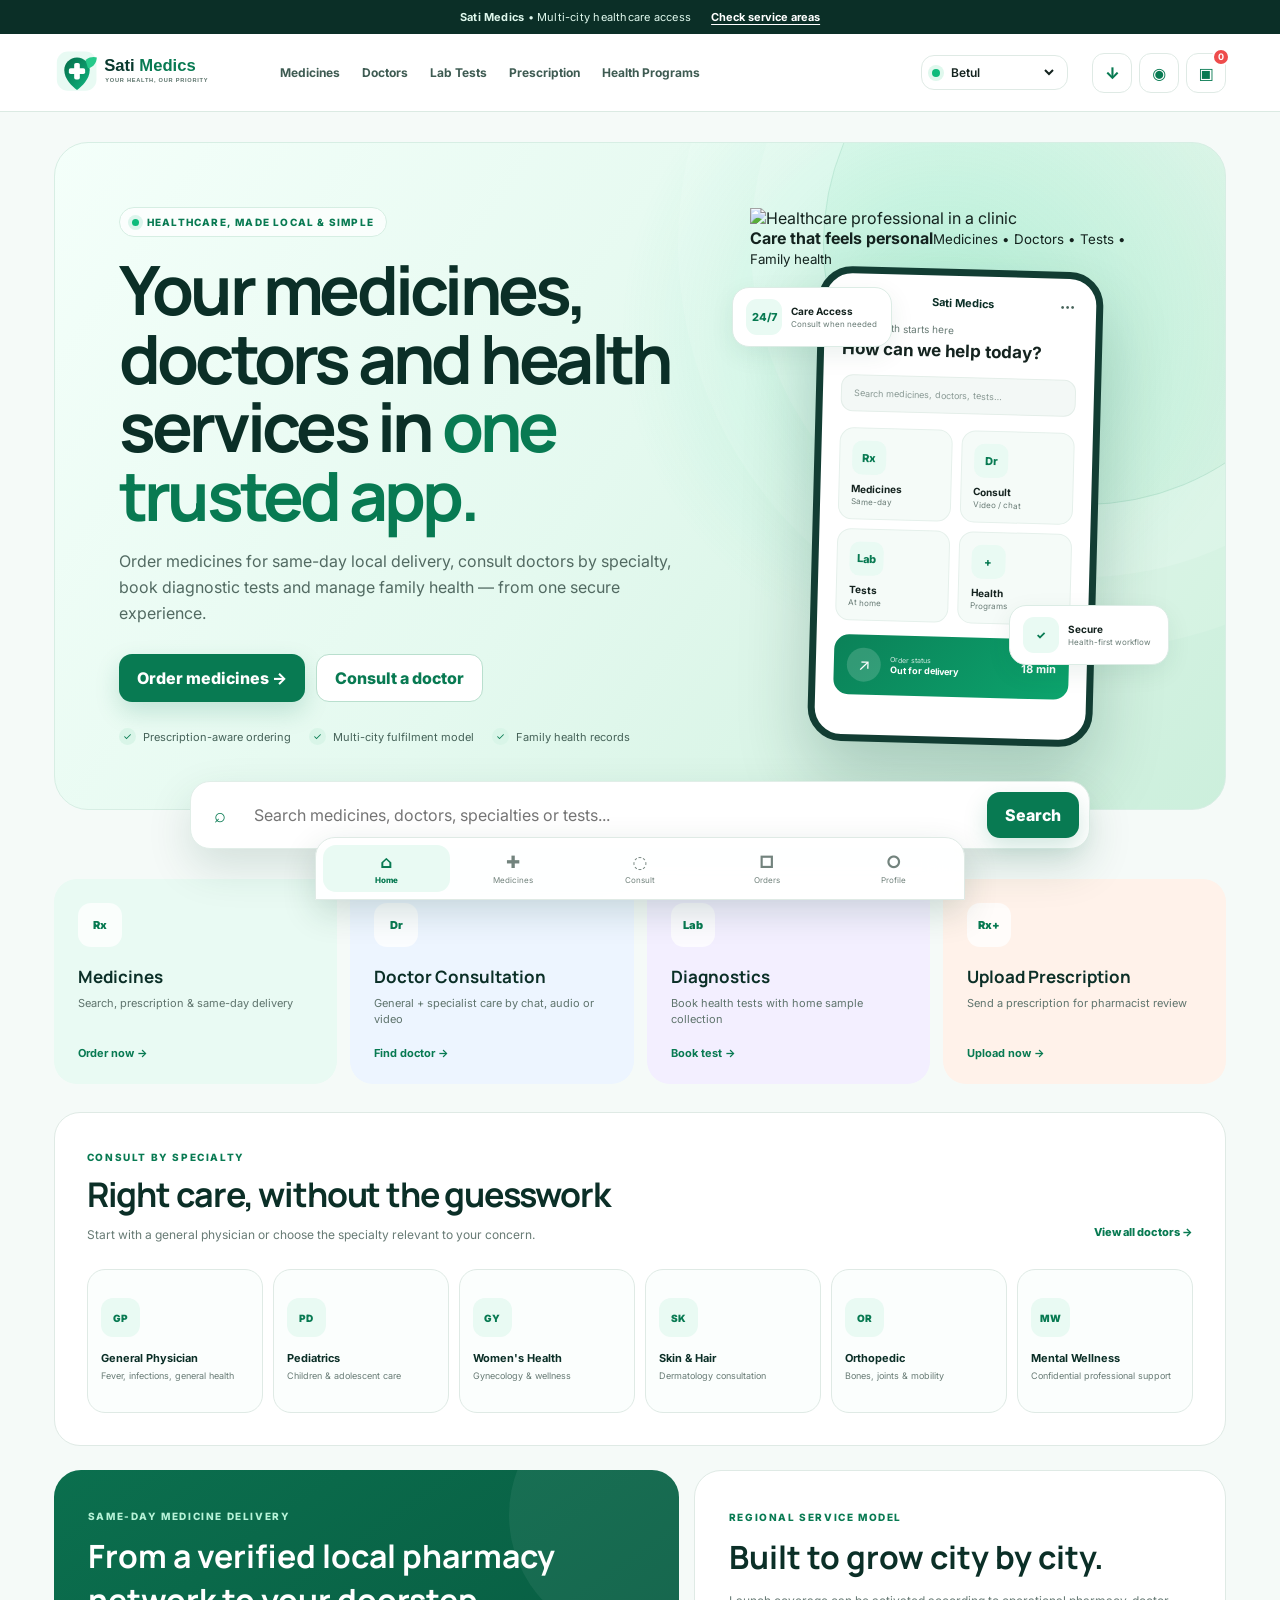
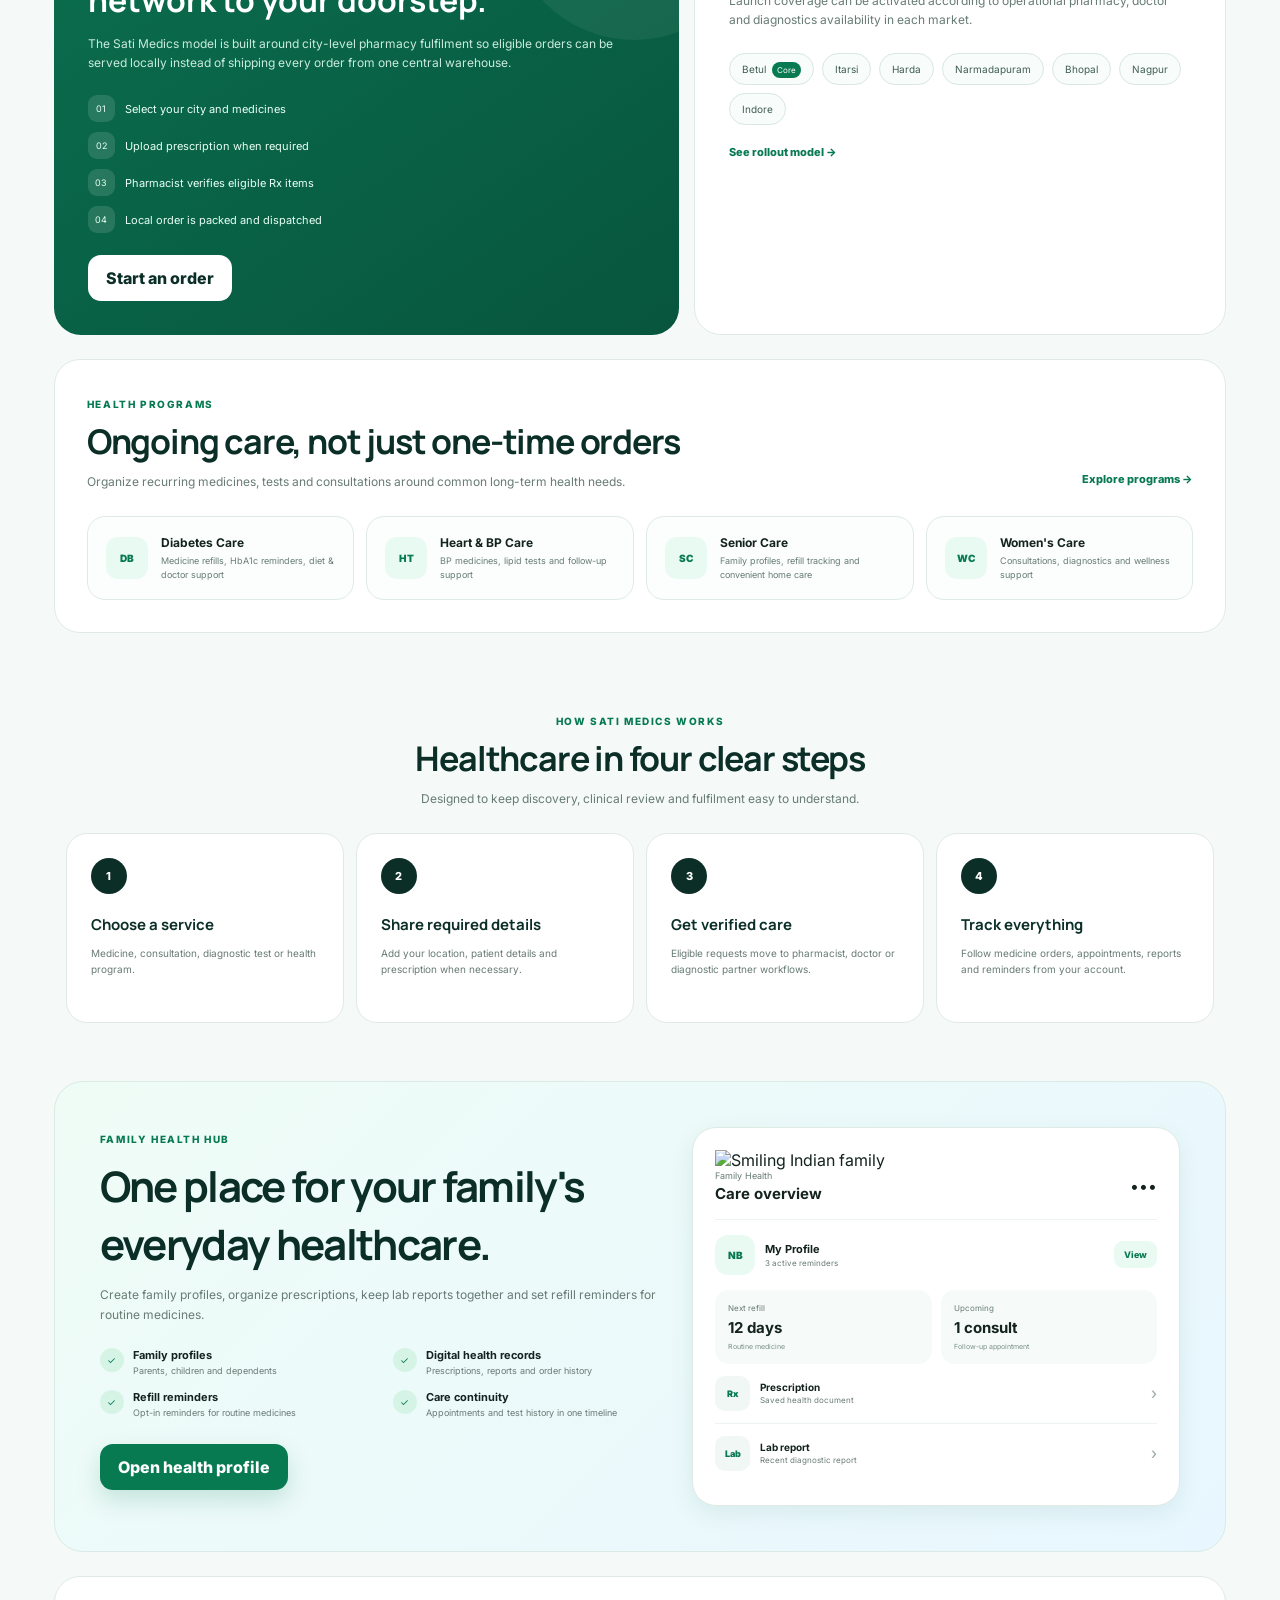
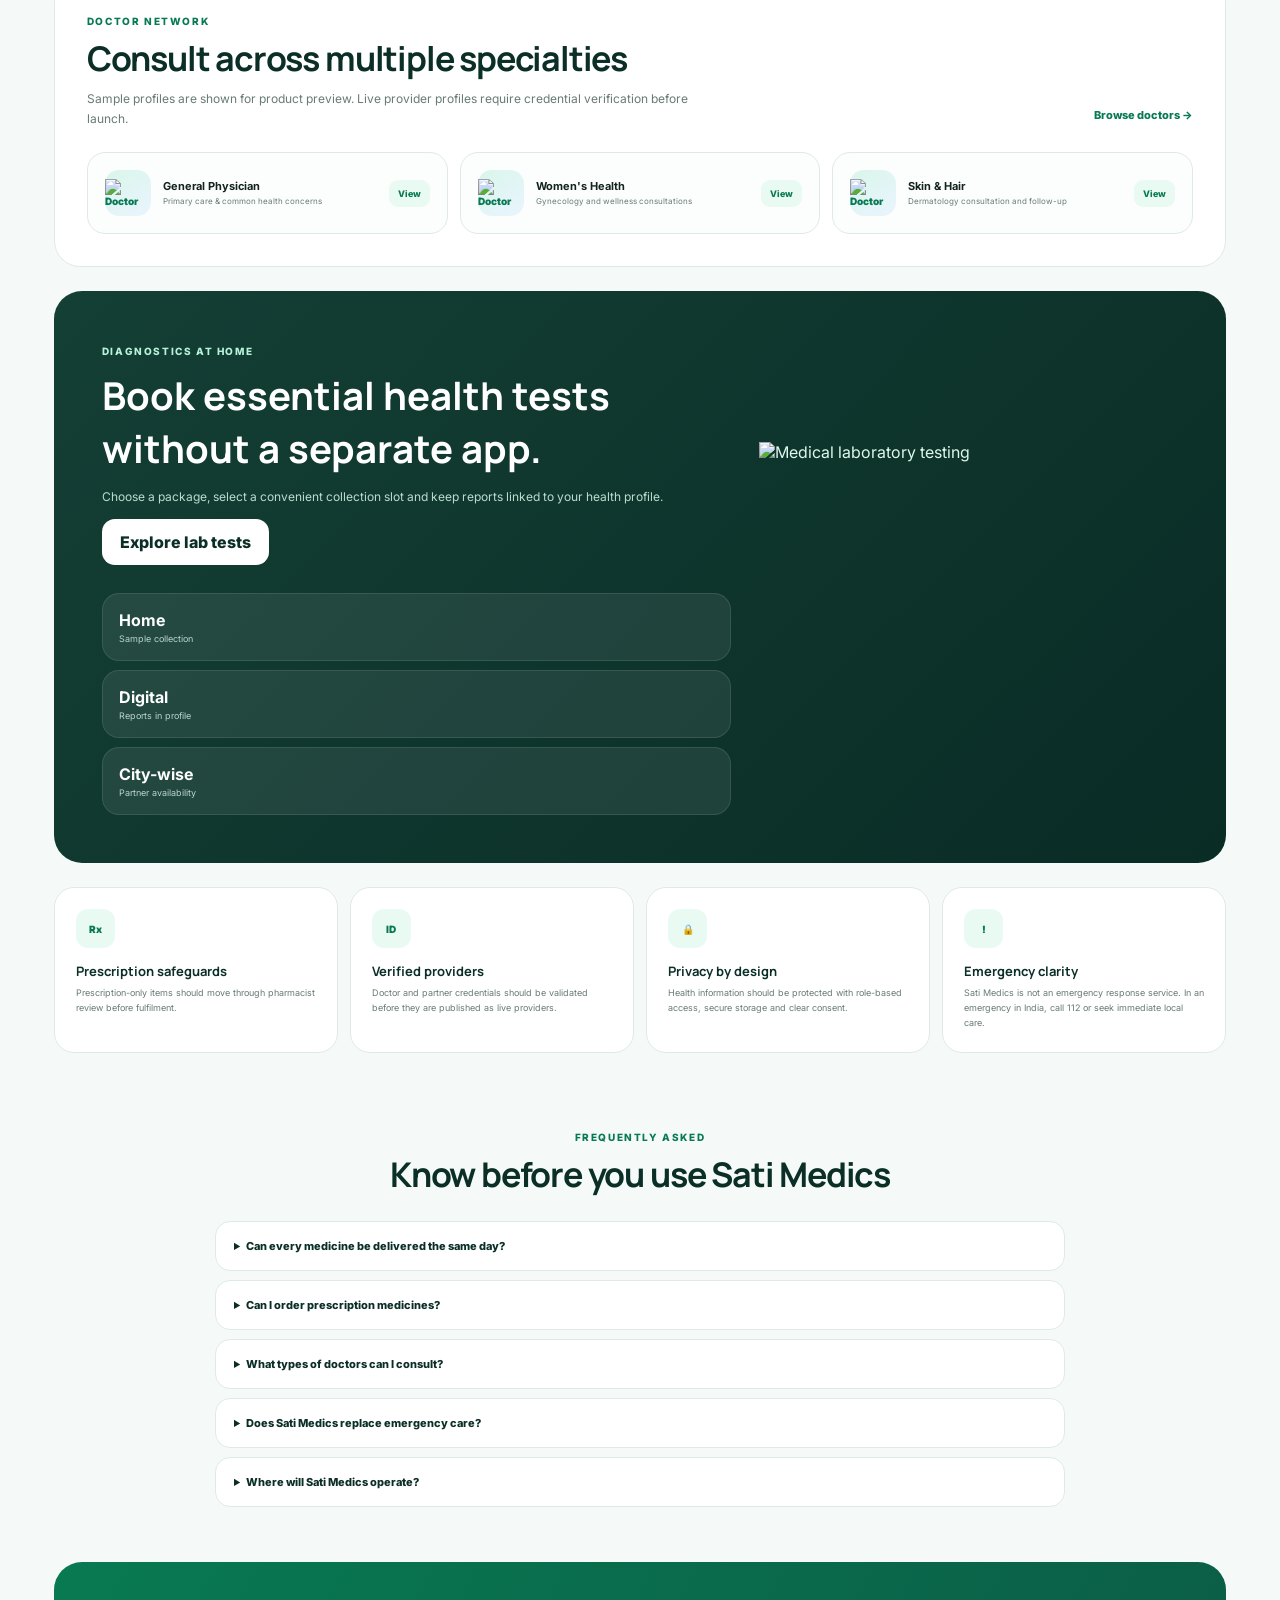
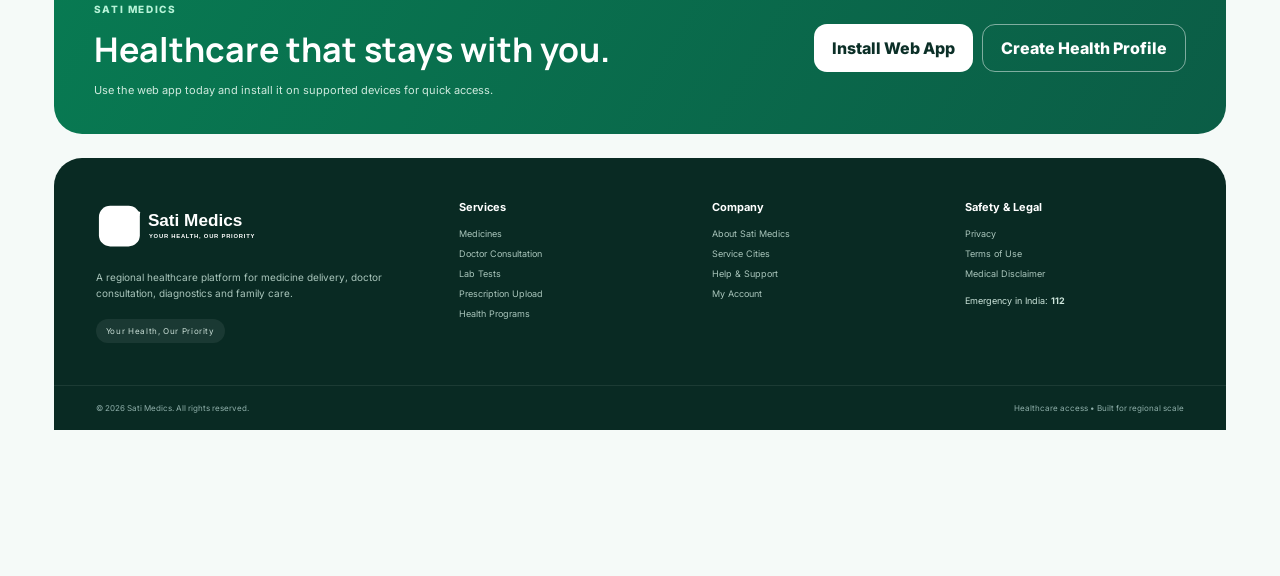
==== commit 61e295c7: "Add real healthcare photography across Sati Medics" ====
--- a/index.html
+++ b/index.html
@@ -92,6 +92,10 @@
         </div>
 
         <div class="hero-visual" aria-label="Sati Medics app preview">
+          <div class="hero-real-photo">
+            <img src="https://images.pexels.com/photos/32428850/pexels-photo-32428850/free-photo-of-professional-female-doctor-portrait-in-clinic.jpeg?auto=compress&cs=tinysrgb&w=900" alt="Healthcare professional in a clinic">
+            <div class="hero-photo-badge"><strong>Care that feels personal</strong><small>Medicines • Doctors • Tests • Family health</small></div>
+          </div>
           <div class="phone-shell">
             <div class="phone-top"><span>9:41</span><strong>Sati Medics</strong><span>•••</span></div>
             <div class="phone-greeting">
@@ -222,6 +226,7 @@
           <button class="primary-btn" data-nav="profile">Open health profile</button>
         </div>
         <div class="dashboard-card">
+          <div class="family-photo"><img src="https://images.pexels.com/photos/32546004/pexels-photo-32546004/free-photo-of-smiling-indian-family-in-park-setting.jpeg?auto=compress&cs=tinysrgb&w=1000" alt="Smiling Indian family"></div>
           <div class="dash-head"><div><small>Family Health</small><strong>Care overview</strong></div><span>•••</span></div>
           <div class="member-row"><div class="member-avatar">NB</div><div><b>My Profile</b><small>3 active reminders</small></div><button>View</button></div>
           <div class="metric-grid">
@@ -239,9 +244,9 @@
           <button data-nav="consult">Browse doctors →</button>
         </div>
         <div class="doctor-preview-grid">
-          <article><span class="provider-avatar">RS</span><div><b>General Physician</b><small>Primary care & common health concerns</small></div><button data-specialty="General Physician">View</button></article>
-          <article><span class="provider-avatar">NV</span><div><b>Women's Health</b><small>Gynecology and wellness consultations</small></div><button data-specialty="Gynecologist">View</button></article>
-          <article><span class="provider-avatar">AM</span><div><b>Skin & Hair</b><small>Dermatology consultation and follow-up</small></div><button data-specialty="Dermatologist">View</button></article>
+          <article><span class="provider-avatar"><img src="https://images.pexels.com/photos/27298085/pexels-photo-27298085/free-photo-of-portrait-clinic-doctor-healthcare.jpeg?auto=compress&cs=tinysrgb&w=500" alt="Doctor"></span><div><b>General Physician</b><small>Primary care & common health concerns</small></div><button data-specialty="General Physician">View</button></article>
+          <article><span class="provider-avatar"><img src="https://images.pexels.com/photos/32428850/pexels-photo-32428850/free-photo-of-professional-female-doctor-portrait-in-clinic.jpeg?auto=compress&cs=tinysrgb&w=500" alt="Doctor"></span><div><b>Women's Health</b><small>Gynecology and wellness consultations</small></div><button data-specialty="Gynecologist">View</button></article>
+          <article><span class="provider-avatar"><img src="https://images.pexels.com/photos/27298085/pexels-photo-27298085/free-photo-of-portrait-clinic-doctor-healthcare.jpeg?auto=compress&cs=tinysrgb&w=500" alt="Doctor"></span><div><b>Skin & Hair</b><small>Dermatology consultation and follow-up</small></div><button data-specialty="Dermatologist">View</button></article>
         </div>
       </section>
 
@@ -252,6 +257,7 @@
           <p>Choose a package, select a convenient collection slot and keep reports linked to your health profile.</p>
           <button class="light-btn" data-nav="labs">Explore lab tests</button>
         </div>
+        <div class="lab-photo"><img src="https://images.pexels.com/photos/4031503/pexels-photo-4031503.jpeg?auto=compress&cs=tinysrgb&w=900" alt="Medical laboratory testing"></div>
         <div class="lab-stats">
           <article><strong>Home</strong><small>Sample collection</small></article>
           <article><strong>Digital</strong><small>Reports in profile</small></article>
--- a/styles.css
+++ b/styles.css
@@ -1,5 +1,170 @@
 @import url('https://fonts.googleapis.com/css2?family=Inter:wght@400;500;600;700;800&family=Manrope:wght@600;700;800&display=swap');
-:root{--green:#087a52;--green2:#0dbb7b;--dark:#0b2f27;--mint:#e8faf3;--blue:#eaf3ff;--lilac:#f2ecff;--peach:#fff0e8;--bg:#f6faf8;--text:#14231f;--muted:#667a73;--border:#dfeae5;--white:#fff;--shadow:0 14px 40px rgba(7,67,48,.10)}
-*{box-sizing:border-box}body{margin:0;font-family:Inter,system-ui,sans-serif;background:var(--bg);color:var(--text)}button,input,select{font:inherit}.app-shell{min-height:100vh;padding-bottom:84px}.topbar{height:76px;display:flex;align-items:center;gap:18px;padding:0 5vw;background:rgba(255,255,255,.94);backdrop-filter:blur(14px);position:sticky;top:0;z-index:30;border-bottom:1px solid var(--border)}.brand{border:0;background:none;display:flex;gap:10px;align-items:center;padding:0;cursor:pointer}.brand-mark{width:42px;height:42px;display:grid;place-items:center;border-radius:14px;background:linear-gradient(135deg,var(--green),var(--green2));color:#fff;font-size:24px;box-shadow:0 8px 20px rgba(13,187,123,.22)}.brand strong{font-family:Manrope;font-size:19px;display:block;color:var(--dark)}.brand small{color:var(--muted);font-size:10px;display:block;text-align:left}.location-pill{margin-left:auto;border:1px solid var(--border);background:#fff;border-radius:14px;padding:8px 10px;display:flex;gap:5px}.location-pill select{border:0;background:transparent;outline:0;color:var(--text)}.header-actions{display:flex;gap:8px}.icon-btn{width:42px;height:42px;border:1px solid var(--border);background:#fff;border-radius:14px;cursor:pointer;position:relative}.cart-button span{position:absolute;right:-4px;top:-6px;background:#ef4444;color:#fff;width:18px;height:18px;border-radius:50%;font-size:10px;display:grid;place-items:center}.page{max-width:1240px;margin:0 auto;padding:28px 5vw 54px}.hero{min-height:360px;border-radius:32px;background:linear-gradient(120deg,#eafff6 0%,#d9f8ec 48%,#c9f5e2 100%);display:grid;grid-template-columns:1.5fr .8fr;gap:30px;padding:48px;position:relative;overflow:hidden}.hero:after{content:"";position:absolute;width:380px;height:380px;border-radius:50%;background:rgba(13,187,123,.13);right:-90px;bottom:-170px}.hero-copy{max-width:720px;z-index:1}.eyebrow{font-size:11px;font-weight:800;letter-spacing:.14em;color:var(--green)}h1,h2,h3{font-family:Manrope;margin:0;color:var(--dark)}h1{font-size:clamp(34px,5vw,58px);line-height:1.02;margin:12px 0 16px}.hero p{font-size:17px;line-height:1.6;color:#4f665e;max-width:640px}.hero-actions{display:flex;gap:12px;margin-top:24px}.primary-btn,.secondary-btn,.search-btn,.pill-btn{border:0;border-radius:14px;padding:13px 18px;font-weight:700;cursor:pointer}.primary-btn,.search-btn{background:var(--green);color:#fff}.secondary-btn{background:#fff;color:var(--green);border:1px solid #bfe5d5}.trust-row{display:flex;gap:18px;flex-wrap:wrap;margin-top:26px;font-size:12px;color:#4e6b61}.doctor-card{align-self:center;justify-self:end;width:min(100%,290px);background:#fff;border:1px solid rgba(255,255,255,.8);border-radius:28px;padding:22px;box-shadow:var(--shadow);z-index:1}.doctor-visual{height:180px;display:grid;place-items:center;font-size:100px;background:linear-gradient(145deg,#f3fffa,#d8f7ea);border-radius:22px;margin-bottom:14px}.doctor-card strong,.doctor-card small{display:block}.doctor-card small{color:var(--muted);font-size:12px;margin-top:5px}.search-wrap{display:flex;gap:10px;margin:-24px auto 26px;position:relative;z-index:4;background:#fff;padding:10px;border-radius:20px;box-shadow:var(--shadow);max-width:850px}.search-wrap input{flex:1;border:0;outline:0;padding:8px 12px;min-width:0}.quick-grid{display:grid;grid-template-columns:repeat(4,1fr);gap:14px;margin:22px 0 34px}.quick-card{border:0;border-radius:22px;padding:24px;text-align:left;cursor:pointer;transition:.2s}.quick-card:hover{transform:translateY(-3px)}.quick-card span{font-size:28px;display:block;margin-bottom:12px}.quick-card strong,.quick-card small{display:block}.quick-card small{margin-top:6px;color:var(--muted)}.mint{background:var(--mint)}.blue{background:var(--blue)}.lilac{background:var(--lilac)}.peach{background:var(--peach)}.section-block{background:#fff;border:1px solid var(--border);border-radius:26px;padding:26px;margin:24px 0}.section-title{display:flex;justify-content:space-between;gap:20px;align-items:center;margin-bottom:22px}.section-title h2{font-size:26px;margin-top:5px}.section-title button{border:0;background:none;color:var(--green);font-weight:700;cursor:pointer}.specialty-row{display:grid;grid-template-columns:repeat(6,1fr);gap:12px}.specialty-row button{border:1px solid var(--border);background:#fbfefd;border-radius:18px;padding:20px 10px;font-size:25px;cursor:pointer}.specialty-row span{display:block;font-size:12px;margin-top:8px;color:#536760}.promo-grid{display:grid;grid-template-columns:1fr 1fr;gap:16px}.promo{border-radius:26px;padding:30px;min-height:220px}.promo span{font-size:10px;font-weight:800;letter-spacing:.16em}.promo h3{font-size:30px;margin:12px 0 10px}.promo p{color:#566e65;line-height:1.6;max-width:520px}.promo button{border:0;background:none;padding:0;color:var(--green);font-weight:800;cursor:pointer}.medicine-promo{background:#daf8ea}.consult-promo{background:#eaf2ff}.program-grid{display:grid;grid-template-columns:repeat(3,1fr);gap:12px}.program-grid article{display:flex;gap:12px;align-items:center;border:1px solid var(--border);border-radius:18px;padding:18px}.program-grid article>span{font-size:28px}.program-grid strong,.program-grid small{display:block}.program-grid small{color:var(--muted);margin-top:4px}.bottom-nav{position:fixed;bottom:0;left:50%;transform:translateX(-50%);z-index:40;width:min(640px,calc(100% - 20px));background:rgba(255,255,255,.96);backdrop-filter:blur(18px);border:1px solid var(--border);box-shadow:0 10px 30px rgba(6,61,44,.16);border-radius:22px 22px 0 0;display:grid;grid-template-columns:repeat(5,1fr);padding:8px}.nav-item{border:0;background:none;padding:7px;border-radius:14px;color:#72837d;cursor:pointer}.nav-item span,.nav-item small{display:block}.nav-item span{font-size:19px}.nav-item small{font-size:10px;margin-top:3px}.nav-item.active{background:var(--mint);color:var(--green);font-weight:700}.toolbar{display:flex;gap:10px;flex-wrap:wrap;margin:20px 0}.toolbar input,.toolbar select{padding:12px 14px;border:1px solid var(--border);border-radius:13px;background:#fff;outline:0}.toolbar input{flex:1;min-width:240px}.product-grid,.doctor-grid,.lab-grid{display:grid;grid-template-columns:repeat(3,1fr);gap:14px}.card{background:#fff;border:1px solid var(--border);border-radius:22px;padding:20px}.product-image{height:110px;border-radius:18px;background:#f4faf7;display:grid;place-items:center;font-size:48px}.card h3{font-size:18px;margin:13px 0 4px}.card p,.card small{color:var(--muted)}.price-row,.card-actions{display:flex;justify-content:space-between;align-items:center;gap:10px;margin-top:16px}.price{font-weight:800;color:var(--green);font-size:18px}.pill-btn{padding:10px 14px;background:var(--green);color:#fff}.outline-btn{padding:10px 14px;border:1px solid var(--border);background:#fff;border-radius:12px;cursor:pointer}.badge{display:inline-block;padding:6px 9px;border-radius:999px;background:var(--mint);color:var(--green);font-size:10px;font-weight:800}.doctor-head{display:flex;gap:14px;align-items:center}.doctor-avatar{width:62px;height:62px;border-radius:18px;background:var(--mint);display:grid;place-items:center;font-size:32px}.rating{font-size:12px;color:#8a6a00}.consult-panel{display:grid;grid-template-columns:1fr 1fr;gap:16px}.consult-form,.video-mock{background:#fff;border:1px solid var(--border);border-radius:24px;padding:24px}.form-grid{display:grid;gap:12px}.form-grid input,.form-grid select,.form-grid textarea{padding:13px;border:1px solid var(--border);border-radius:12px;outline:none}.video-screen{min-height:300px;border-radius:20px;background:linear-gradient(145deg,#143f34,#0a2821);color:#fff;display:grid;place-items:center;text-align:center;padding:30px}.video-screen .avatar{font-size:90px}.timeline{display:grid;gap:0;margin-top:20px}.timeline-step{display:grid;grid-template-columns:34px 1fr;gap:12px;min-height:66px}.timeline-dot{width:24px;height:24px;border-radius:50%;display:grid;place-items:center;background:#cfeee1;color:var(--green);position:relative}.timeline-dot:after{content:"";position:absolute;width:2px;height:44px;background:#dceae4;top:24px}.timeline-step:last-child .timeline-dot:after{display:none}.timeline-step.done .timeline-dot{background:var(--green);color:#fff}.cart-list{display:grid;gap:12px}.cart-item{display:flex;justify-content:space-between;align-items:center;background:#fff;border:1px solid var(--border);border-radius:18px;padding:16px}.empty{text-align:center;padding:70px 20px;background:#fff;border:1px dashed #cbded5;border-radius:24px}.profile-grid{display:grid;grid-template-columns:1.2fr .8fr;gap:16px}.profile-card,.settings-card{background:#fff;border:1px solid var(--border);border-radius:24px;padding:24px}.profile-hero{display:flex;gap:16px;align-items:center}.profile-avatar{width:72px;height:72px;border-radius:22px;background:var(--mint);display:grid;place-items:center;font-size:34px}.settings-list{display:grid;gap:8px;margin-top:14px}.settings-list button{border:1px solid var(--border);background:#fff;border-radius:12px;padding:13px;text-align:left;cursor:pointer}.toast{position:fixed;right:22px;bottom:100px;background:#0d2f27;color:#fff;padding:12px 16px;border-radius:12px;opacity:0;transform:translateY(10px);pointer-events:none;transition:.2s;z-index:60}.toast.show{opacity:1;transform:translateY(0)}
-@media(max-width:900px){.hero{grid-template-columns:1fr;padding:32px}.doctor-card{display:none}.quick-grid{grid-template-columns:1fr 1fr}.specialty-row{grid-template-columns:repeat(3,1fr)}.product-grid,.doctor-grid,.lab-grid{grid-template-columns:1fr 1fr}.program-grid{grid-template-columns:1fr}.profile-grid,.consult-panel{grid-template-columns:1fr}}
-@media(max-width:620px){.topbar{padding:0 14px;height:68px}.brand small{display:none}.brand strong{font-size:16px}.brand-mark{width:36px;height:36px}.location-pill{max-width:132px;padding:7px}.location-pill select{max-width:92px}.page{padding:18px 14px 40px}.hero{border-radius:24px;padding:26px 22px;min-height:330px}.hero h1{font-size:34px}.hero p{font-size:14px}.hero-actions{flex-direction:column}.trust-row{gap:8px;font-size:10px}.search-wrap{margin:-18px 12px 20px}.search-btn{padding:11px}.quick-grid{gap:10px}.quick-card{padding:18px}.specialty-row{grid-template-columns:repeat(3,1fr)}.promo-grid{grid-template-columns:1fr}.promo{padding:24px}.promo h3{font-size:24px}.section-block{padding:20px}.section-title h2{font-size:22px}.product-grid,.doctor-grid,.lab-grid{grid-template-columns:1fr}.header-actions .icon-btn:first-child{display:none}}
+
+:root{
+  --green:#087a52;
+  --green-2:#0dbb7b;
+  --green-3:#22c98b;
+  --dark:#0b2f27;
+  --dark-2:#153f35;
+  --mint:#e9faf3;
+  --mint-2:#d9f6ea;
+  --blue:#edf5ff;
+  --lilac:#f3efff;
+  --peach:#fff2ea;
+  --bg:#f5faf8;
+  --surface:#ffffff;
+  --text:#14231f;
+  --muted:#687b75;
+  --border:#dfeae5;
+  --danger:#d94343;
+  --shadow:0 18px 50px rgba(8,79,56,.10);
+  --shadow-sm:0 8px 24px rgba(8,79,56,.08);
+}
+*{box-sizing:border-box}
+html{scroll-behavior:smooth}
+body{margin:0;font-family:Inter,system-ui,-apple-system,BlinkMacSystemFont,"Segoe UI",sans-serif;background:var(--bg);color:var(--text);-webkit-font-smoothing:antialiased}
+button,input,select,textarea{font:inherit}
+button{color:inherit}
+img{max-width:100%}
+::selection{background:#c8f1df;color:var(--dark)}
+.announcement{height:34px;background:var(--dark);color:#dff8ed;display:flex;align-items:center;justify-content:center;gap:20px;padding:0 16px;font-size:11px;letter-spacing:.02em}
+.announcement button{border:0;background:none;color:#fff;text-decoration:underline;text-underline-offset:3px;cursor:pointer;font-weight:700;padding:0}
+.app-shell{min-height:100vh;padding-bottom:82px}
+.topbar{height:78px;display:flex;align-items:center;gap:24px;padding:0 clamp(18px,4.2vw,72px);background:rgba(255,255,255,.95);backdrop-filter:blur(18px);position:sticky;top:0;z-index:40;border-bottom:1px solid rgba(215,232,224,.9)}
+.brand{border:0;background:none;display:flex;align-items:center;padding:0;cursor:pointer;flex:0 0 auto}
+.brand img{width:184px;height:50px;object-fit:contain;object-position:left center}
+.desktop-nav{display:flex;align-items:center;gap:2px;margin-left:8px}
+.desktop-nav button{border:0;background:transparent;padding:10px 10px;border-radius:10px;font-size:12px;font-weight:700;color:#3e5b52;cursor:pointer;transition:.2s}
+.desktop-nav button:hover{background:var(--mint);color:var(--green)}
+.location-pill{margin-left:auto;border:1px solid var(--border);background:#fff;border-radius:13px;padding:8px 10px;display:flex;align-items:center;gap:7px;min-width:120px}
+.pin-dot{width:8px;height:8px;background:var(--green-2);border-radius:50%;box-shadow:0 0 0 4px #dff8ed}
+.location-pill select{border:0;background:transparent;outline:0;color:var(--text);max-width:110px;font-size:12px;font-weight:600;cursor:pointer}
+.header-actions{display:flex;gap:7px}
+.icon-btn{width:40px;height:40px;border:1px solid var(--border);background:#fff;border-radius:12px;cursor:pointer;position:relative;display:grid;place-items:center;font-weight:800;color:var(--green);transition:.2s}
+.icon-btn:hover{background:var(--mint);transform:translateY(-1px)}
+.cart-button b{position:absolute;right:-5px;top:-6px;background:#ee4c4c;color:#fff;width:18px;height:18px;border-radius:50%;font-size:9px;display:grid;place-items:center;border:2px solid #fff}
+.page{max-width:1280px;margin:0 auto;padding:30px clamp(15px,4.2vw,62px) 64px}
+h1,h2,h3{font-family:Manrope,Inter,sans-serif;color:var(--dark);margin:0}
+p{line-height:1.65}
+.eyebrow{font-size:10px;font-weight:800;letter-spacing:.16em;color:var(--green)}
+.eyebrow.light{color:#b7f3d8}
+.hero{min-height:510px;border-radius:34px;background:radial-gradient(circle at 76% 28%,rgba(53,215,153,.25),transparent 32%),linear-gradient(125deg,#f4fffa 0%,#e4f9ef 48%,#ccefdc 100%);display:grid;grid-template-columns:minmax(0,1.18fr) minmax(330px,.82fr);gap:40px;padding:clamp(32px,5vw,66px);position:relative;overflow:hidden;border:1px solid #d7eee4}
+.hero:before{content:"";position:absolute;width:520px;height:520px;border:1px solid rgba(8,122,82,.10);border-radius:50%;right:-120px;top:-160px;box-shadow:0 0 0 72px rgba(255,255,255,.13),0 0 0 145px rgba(255,255,255,.10)}
+.hero-copy{align-self:center;position:relative;z-index:2}
+.hero-kicker{display:inline-flex;align-items:center;gap:8px;background:rgba(255,255,255,.72);border:1px solid #d6eee3;border-radius:999px;padding:8px 12px;font-size:10px;font-weight:800;letter-spacing:.12em;color:var(--green)}
+.live-dot{width:7px;height:7px;border-radius:50%;background:var(--green-2);box-shadow:0 0 0 4px rgba(13,187,123,.13)}
+.hero h1{font-size:clamp(39px,5.7vw,68px);line-height:1.01;letter-spacing:-.055em;max-width:760px;margin:18px 0 18px}
+.hero h1 em{font-style:normal;color:var(--green)}
+.hero p{font-size:16px;color:#526a62;max-width:650px;margin:0}
+.hero-actions{display:flex;gap:11px;flex-wrap:wrap;margin-top:27px}
+.primary-btn,.secondary-btn,.search-btn,.pill-btn,.light-btn,.ghost-light-btn{border:0;border-radius:13px;padding:13px 18px;font-weight:800;cursor:pointer;transition:.2s}
+.primary-btn,.search-btn,.pill-btn{background:var(--green);color:#fff;box-shadow:0 10px 24px rgba(8,122,82,.18)}
+.primary-btn:hover,.search-btn:hover,.pill-btn:hover{background:#066b48;transform:translateY(-1px)}
+.secondary-btn{background:#fff;color:var(--green);border:1px solid #b9dfce}
+.secondary-btn:hover{background:#f9fffc}
+.light-btn{background:#fff;color:var(--dark)}
+.light-btn:hover{transform:translateY(-1px);box-shadow:var(--shadow-sm)}
+.ghost-light-btn{background:transparent;color:#fff;border:1px solid rgba(255,255,255,.48)}
+.trust-row{display:flex;gap:18px;flex-wrap:wrap;margin-top:26px;font-size:11px;color:#456258}
+.trust-row i{font-style:normal;width:17px;height:17px;display:inline-grid;place-items:center;background:#d9f5e8;color:var(--green);border-radius:50%;font-size:10px;margin-right:4px}
+.hero-visual{position:relative;z-index:2;display:grid;place-items:center;min-height:400px}
+.phone-shell{width:285px;min-height:475px;background:#fff;border-radius:34px;padding:18px;border:7px solid #123d33;box-shadow:0 35px 70px rgba(4,56,40,.22);transform:rotate(1.5deg)}
+.phone-top{display:flex;justify-content:space-between;align-items:center;font-size:9px;color:#47635a;padding:2px 3px 14px}
+.phone-top strong{font-size:11px;color:var(--dark)}
+.phone-greeting small,.phone-greeting strong{display:block}
+.phone-greeting small{font-size:10px;color:var(--muted)}
+.phone-greeting strong{font-size:17px;margin-top:5px}
+.phone-search{margin:16px 0;background:#f3f8f6;border:1px solid #e4eee9;border-radius:12px;padding:12px;color:#8a9a95;font-size:9px}
+.phone-grid{display:grid;grid-template-columns:1fr 1fr;gap:9px}
+.phone-grid div{background:#f5fbf8;border-radius:14px;padding:12px;border:1px solid #e5f0eb}
+.phone-grid span{width:34px;height:34px;border-radius:10px;display:grid;place-items:center;background:var(--mint);color:var(--green);font-size:11px;font-weight:800;margin-bottom:8px}
+.phone-grid b,.phone-grid small{display:block}
+.phone-grid b{font-size:10px}.phone-grid small{font-size:8px;color:var(--muted);margin-top:2px}
+.delivery-mini{display:flex;align-items:center;gap:9px;margin-top:14px;background:linear-gradient(135deg,#0b8158,#0ca46d);color:#fff;border-radius:15px;padding:13px}
+.delivery-icon{width:34px;height:34px;display:grid;place-items:center;border-radius:50%;background:rgba(255,255,255,.16)}
+.delivery-mini small,.delivery-mini strong{display:block}.delivery-mini small{font-size:7px;opacity:.8}.delivery-mini strong{font-size:9px}.delivery-mini>b{margin-left:auto;font-size:11px}
+.floating-card{position:absolute;background:#fff;border:1px solid #dcece5;border-radius:17px;padding:11px 13px;display:flex;align-items:center;gap:9px;box-shadow:var(--shadow-sm);min-width:160px}
+.floating-card>span{width:36px;height:36px;border-radius:11px;background:var(--mint);display:grid;place-items:center;color:var(--green);font-weight:800;font-size:11px}
+.floating-card b,.floating-card small{display:block}.floating-card b{font-size:10px}.floating-card small{font-size:8px;color:var(--muted);margin-top:2px}
+.fc-one{left:-18px;top:80px}.fc-two{right:-8px;bottom:80px}
+.search-wrap{display:flex;align-items:center;gap:8px;margin:-29px auto 30px;position:relative;z-index:6;background:#fff;padding:10px;border-radius:20px;box-shadow:0 18px 45px rgba(7,70,50,.14);max-width:900px;border:1px solid #e1eee8}
+.search-icon{width:38px;height:38px;display:grid;place-items:center;color:var(--green);font-size:20px}
+.search-wrap input{flex:1;border:0;outline:0;padding:10px 7px;min-width:0;color:var(--text)}
+.quick-grid{display:grid;grid-template-columns:repeat(4,1fr);gap:13px;margin:20px 0 28px}
+.quick-card{border:1px solid transparent;border-radius:23px;padding:23px;text-align:left;cursor:pointer;transition:.22s;min-height:190px;display:flex;flex-direction:column}
+.quick-card:hover{transform:translateY(-4px);box-shadow:var(--shadow-sm)}
+.quick-card .service-icon{width:44px;height:44px;border-radius:13px;display:grid;place-items:center;background:rgba(255,255,255,.78);color:var(--green);font-size:11px;font-weight:900;margin-bottom:18px}
+.quick-card strong,.quick-card small,.quick-card b{display:block}
+.quick-card strong{font-family:Manrope;font-size:17px;color:var(--dark)}
+.quick-card small{margin-top:7px;color:#5f746d;line-height:1.5;font-size:11px}
+.quick-card b{margin-top:auto;padding-top:18px;color:var(--green);font-size:11px}
+.mint{background:var(--mint)}.blue{background:var(--blue)}.lilac{background:var(--lilac)}.peach{background:var(--peach)}
+.section-block{background:#fff;border:1px solid var(--border);border-radius:26px;padding:clamp(21px,3vw,32px);margin:24px 0}
+.section-title{display:flex;justify-content:space-between;gap:28px;align-items:flex-end;margin-bottom:24px}
+.section-title h2{font-size:clamp(24px,3vw,34px);margin-top:6px;letter-spacing:-.035em}
+.section-title p{font-size:12px;color:var(--muted);max-width:640px;margin:8px 0 0}
+.section-title>button,.text-btn{border:0;background:none;color:var(--green);font-weight:800;cursor:pointer;white-space:nowrap;font-size:11px;padding:6px 0}
+.section-title.centered{text-align:center;justify-content:center}
+.section-title.centered p{margin:8px auto 0}
+.specialty-row{display:grid;grid-template-columns:repeat(6,1fr);gap:10px}
+.specialty-row button{border:1px solid var(--border);background:#fbfefd;border-radius:18px;padding:18px 13px;cursor:pointer;text-align:left;min-height:144px;transition:.2s}
+.specialty-row button:hover{border-color:#addbc8;transform:translateY(-2px)}
+.specialty-icon{width:39px;height:39px;display:grid;place-items:center;border-radius:12px;background:var(--mint);color:var(--green);font-weight:900;font-size:10px;margin-bottom:14px}
+.specialty-row b,.specialty-row small{display:block}.specialty-row b{font-size:11px;color:var(--dark)}.specialty-row small{font-size:9px;color:var(--muted);line-height:1.5;margin-top:4px}
+.split-showcase{display:grid;grid-template-columns:1.08fr .92fr;gap:15px;margin:24px 0}
+.delivery-showcase,.city-showcase{border-radius:27px;padding:34px}
+.delivery-showcase{background:linear-gradient(145deg,#0b6f4e,#07553d);color:#eafff5;position:relative;overflow:hidden}
+.delivery-showcase:after{content:"";position:absolute;width:250px;height:250px;border-radius:50%;background:rgba(255,255,255,.06);right:-80px;top:-80px}
+.delivery-showcase h2{color:#fff;font-size:32px;margin:10px 0 12px;max-width:560px}
+.delivery-showcase p{font-size:12px;color:#c9ebdd;max-width:570px}
+.delivery-showcase ul{list-style:none;margin:22px 0;padding:0;display:grid;gap:10px}
+.delivery-showcase li{display:flex;gap:10px;align-items:center;font-size:11px;color:#e8fff5}
+.delivery-showcase li span{width:27px;height:27px;border-radius:9px;background:rgba(255,255,255,.12);display:grid;place-items:center;font-size:9px}
+.city-showcase{background:#fff;border:1px solid var(--border)}
+.city-showcase h2{font-size:32px;margin:10px 0 12px}.city-showcase p{font-size:12px;color:var(--muted)}
+.city-pills{display:flex;flex-wrap:wrap;gap:8px;margin:23px 0 14px}
+.city-pills button{border:1px solid #d9e8e1;background:#f8fcfa;border-radius:999px;padding:9px 12px;font-size:10px;cursor:pointer;color:#3f5d54}
+.city-pills button:hover{background:var(--mint);border-color:#b9dfce;color:var(--green)}
+.city-pills small{font-size:8px;background:var(--green);color:#fff;border-radius:999px;padding:3px 5px;margin-left:3px}
+.program-grid{display:grid;grid-template-columns:repeat(3,1fr);gap:12px}
+.program-grid.four{grid-template-columns:repeat(4,1fr)}
+.program-grid article{display:flex;gap:13px;align-items:center;border:1px solid var(--border);border-radius:18px;padding:18px;background:#fbfefd}
+.program-icon{width:42px;height:42px;border-radius:12px;display:grid;place-items:center;background:var(--mint);color:var(--green);font-weight:900;font-size:10px;flex:0 0 auto}
+.program-grid strong,.program-grid small{display:block}.program-grid strong{font-size:12px}.program-grid small{color:var(--muted);margin-top:4px;font-size:9px;line-height:1.5}
+.how-section{padding:52px 12px 34px}
+.steps-grid{display:grid;grid-template-columns:repeat(4,1fr);gap:12px;position:relative}
+.steps-grid article{background:#fff;border:1px solid var(--border);border-radius:21px;padding:24px;min-height:190px}
+.steps-grid article>span{width:36px;height:36px;border-radius:50%;display:grid;place-items:center;background:var(--dark);color:#fff;font-weight:800;font-size:11px;margin-bottom:20px}
+.steps-grid h3{font-size:15px}.steps-grid p{font-size:10px;color:var(--muted);margin-bottom:0}
+.care-dashboard{display:grid;grid-template-columns:1fr .85fr;gap:18px;background:linear-gradient(135deg,#effcf6,#e8f7ff);border:1px solid #d9ebe4;border-radius:29px;padding:clamp(25px,4vw,45px);margin:24px 0}
+.care-copy h2{font-size:clamp(28px,4vw,42px);letter-spacing:-.04em;max-width:560px;margin:10px 0 12px}.care-copy>p{color:var(--muted);font-size:12px;max-width:570px}
+.feature-list{display:grid;grid-template-columns:1fr 1fr;gap:12px;margin:24px 0}
+.feature-list>div{display:flex;gap:9px}.feature-list i{width:24px;height:24px;border-radius:50%;display:grid;place-items:center;background:#d6f4e6;color:var(--green);font-style:normal;font-size:10px;flex:0 0 auto}.feature-list b,.feature-list small{display:block}.feature-list b{font-size:11px}.feature-list small{font-size:9px;color:var(--muted);margin-top:3px;line-height:1.4}
+.dashboard-card{background:#fff;border:1px solid var(--border);border-radius:24px;padding:22px;box-shadow:var(--shadow-sm);align-self:center}
+.dash-head{display:flex;justify-content:space-between;align-items:center;padding-bottom:16px;border-bottom:1px solid #edf3f0}.dash-head small,.dash-head strong{display:block}.dash-head small{color:var(--muted);font-size:9px}.dash-head strong{font-size:15px;margin-top:3px}
+.member-row{display:flex;align-items:center;gap:10px;padding:15px 0}.member-avatar{width:40px;height:40px;border-radius:13px;display:grid;place-items:center;background:var(--mint);color:var(--green);font-weight:900;font-size:10px}.member-row b,.member-row small{display:block}.member-row b{font-size:11px}.member-row small{font-size:8px;color:var(--muted);margin-top:2px}.member-row button{margin-left:auto;border:0;background:var(--mint);color:var(--green);border-radius:9px;padding:8px 10px;font-size:9px;font-weight:800}
+.metric-grid{display:grid;grid-template-columns:1fr 1fr;gap:9px}.metric-grid div{background:#f6faf8;border-radius:14px;padding:13px}.metric-grid small,.metric-grid strong,.metric-grid span{display:block}.metric-grid small{font-size:8px;color:var(--muted)}.metric-grid strong{font-size:15px;margin:5px 0}.metric-grid span{font-size:7px;color:#799087}
+.record-row{display:flex;align-items:center;gap:10px;padding:12px 0;border-bottom:1px solid #edf3f0}.record-row:last-child{border-bottom:0}.record-row>span{width:35px;height:35px;border-radius:10px;display:grid;place-items:center;background:#f0f7f4;color:var(--green);font-size:9px;font-weight:900}.record-row b,.record-row small{display:block}.record-row b{font-size:10px}.record-row small{font-size:8px;color:var(--muted);margin-top:2px}.record-row i{margin-left:auto;font-style:normal;color:#94a7a0}
+.doctor-preview-grid{display:grid;grid-template-columns:repeat(3,1fr);gap:12px}
+.doctor-preview-grid article{display:flex;align-items:center;gap:12px;padding:17px;border:1px solid var(--border);border-radius:18px;background:#fbfefd}
+.provider-avatar{width:46px;height:46px;border-radius:14px;background:linear-gradient(145deg,#d9f6ea,#eaf4ff);display:grid;place-items:center;color:var(--green);font-size:10px;font-weight:900;flex:0 0 auto}.doctor-preview-grid b,.doctor-preview-grid small{display:block}.doctor-preview-grid b{font-size:11px}.doctor-preview-grid small{font-size:8px;line-height:1.4;color:var(--muted);margin-top:3px}.doctor-preview-grid button{margin-left:auto;border:0;background:var(--mint);color:var(--green);font-size:9px;font-weight:800;padding:8px 9px;border-radius:9px;cursor:pointer}
+.lab-banner{display:grid;grid-template-columns:1.2fr .8fr;gap:28px;align-items:center;background:linear-gradient(135deg,#143f35,#092c25);border-radius:28px;padding:clamp(30px,4vw,48px);margin:24px 0;color:#dff8ed}
+.lab-banner h2{color:#fff;font-size:clamp(27px,3vw,39px);margin:10px 0}.lab-banner p{font-size:12px;color:#bddbcf;max-width:630px}
+.lab-stats{display:grid;grid-template-columns:1fr;gap:9px}.lab-stats article{background:rgba(255,255,255,.08);border:1px solid rgba(255,255,255,.10);border-radius:17px;padding:16px}.lab-stats strong,.lab-stats small{display:block}.lab-stats strong{font-size:16px;color:#fff}.lab-stats small{font-size:9px;color:#b9d6ca;margin-top:3px}
+.safety-grid{display:grid;grid-template-columns:repeat(4,1fr);gap:12px;margin:24px 0}
+.safety-grid article{background:#fff;border:1px solid var(--border);border-radius:20px;padding:21px}.safety-icon{width:39px;height:39px;border-radius:12px;background:var(--mint);display:grid;place-items:center;color:var(--green);font-weight:900;font-size:10px}.safety-grid h3{font-size:13px;margin:14px 0 6px}.safety-grid p{font-size:9px;color:var(--muted);margin:0}
+.faq-section{padding:48px 0 26px}.faq-list{max-width:850px;margin:0 auto}.faq-list details{background:#fff;border:1px solid var(--border);border-radius:15px;margin:9px 0;padding:0 18px}.faq-list summary{padding:17px 0;font-size:11px;font-weight:800;cursor:pointer;color:var(--dark)}.faq-list p{margin:0 0 17px;color:var(--muted);font-size:10px}
+.download-cta{display:flex;justify-content:space-between;gap:30px;align-items:center;background:linear-gradient(120deg,#087a52,#0b5d46);border-radius:28px;padding:35px 40px;color:#fff;margin:20px 0 24px}.download-cta h2{color:#fff;font-size:34px;margin:9px 0}.download-cta p{font-size:11px;color:#cfeade;margin:0}.download-actions{display:flex;gap:9px;flex-wrap:wrap}
+.site-footer{background:#092a23;color:#c9ded6;border-radius:28px 28px 0 0;overflow:hidden}
+.footer-main{display:grid;grid-template-columns:1.5fr repeat(3,1fr);gap:34px;padding:42px}.footer-brand img{width:190px;height:55px;object-fit:contain;object-position:left center;filter:brightness(0) invert(1)}.footer-brand p{font-size:10px;max-width:320px;color:#a9c5bb}.footer-badge{display:inline-block;margin-top:7px;padding:7px 10px;border-radius:999px;background:rgba(255,255,255,.07);font-size:8px;letter-spacing:.08em}.footer-col{display:flex;flex-direction:column;align-items:flex-start;gap:9px}.footer-col strong{color:#fff;font-size:11px;margin-bottom:5px}.footer-col button{border:0;background:none;color:#a9c5bb;padding:0;font-size:9px;cursor:pointer;text-align:left}.footer-col button:hover{color:#fff}.emergency-note{font-size:9px;color:#cce5db;margin:6px 0 0}.footer-bottom{border-top:1px solid rgba(255,255,255,.08);display:flex;justify-content:space-between;gap:20px;padding:17px 42px;font-size:8px;color:#8fafaa}
+.bottom-nav{position:fixed;bottom:0;left:50%;transform:translateX(-50%);z-index:50;width:min(650px,calc(100% - 20px));background:rgba(255,255,255,.96);backdrop-filter:blur(18px);border:1px solid var(--border);box-shadow:0 12px 34px rgba(6,61,44,.16);border-radius:20px 20px 0 0;display:grid;grid-template-columns:repeat(5,1fr);padding:7px}
+.nav-item{border:0;background:none;padding:7px;border-radius:13px;color:#72837d;cursor:pointer}.nav-item span,.nav-item small{display:block}.nav-item span{font-size:17px;font-weight:800}.nav-item small{font-size:8px;margin-top:3px}.nav-item.active{background:var(--mint);color:var(--green);font-weight:800}
+.toolbar{display:flex;gap:10px;flex-wrap:wrap;margin:20px 0}.toolbar input,.toolbar select{padding:12px 14px;border:1px solid var(--border);border-radius:13px;background:#fff;outline:0}.toolbar input{flex:1;min-width:240px}.toolbar input:focus,.toolbar select:focus,.form-grid input:focus,.form-grid select:focus,.form-grid textarea:focus{border-color:#74c8a7;box-shadow:0 0 0 3px rgba(13,187,123,.10)}
+.product-grid,.doctor-grid,.lab-grid{display:grid;grid-template-columns:repeat(3,1fr);gap:13px}.card{background:#fff;border:1px solid var(--border);border-radius:21px;padding:19px;transition:.2s}.card:hover{box-shadow:var(--shadow-sm);transform:translateY(-2px)}.product-image{height:105px;border-radius:17px;background:linear-gradient(145deg,#f5fbf8,#ecf8f3);display:grid;place-items:center;color:var(--green);font-weight:900;font-size:17px}.card h3{font-size:16px;margin:12px 0 4px}.card p,.card small{color:var(--muted);font-size:10px}.price-row,.card-actions{display:flex;justify-content:space-between;align-items:center;gap:10px;margin-top:15px}.price{font-weight:800;color:var(--green);font-size:17px}.pill-btn{padding:9px 13px;font-size:10px}.outline-btn{padding:10px 13px;border:1px solid var(--border);background:#fff;border-radius:11px;cursor:pointer;font-size:10px;font-weight:700}.badge{display:inline-block;padding:6px 9px;border-radius:999px;background:var(--mint);color:var(--green);font-size:8px;font-weight:800}.badge.warn{background:#fff3dc;color:#8a5b00}.doctor-head{display:flex;gap:13px;align-items:center}.doctor-avatar{width:58px;height:58px;border-radius:17px;background:linear-gradient(145deg,#e4f8ef,#edf5ff);display:grid;place-items:center;color:var(--green);font-size:13px;font-weight:900}.rating{font-size:9px;color:#8a6a00}.consult-panel{display:grid;grid-template-columns:1fr 1fr;gap:15px}.consult-form,.video-mock{background:#fff;border:1px solid var(--border);border-radius:23px;padding:23px}.form-grid{display:grid;gap:11px}.form-grid input,.form-grid select,.form-grid textarea{padding:12px 13px;border:1px solid var(--border);border-radius:11px;outline:none;background:#fff;font-size:11px}.video-screen{min-height:330px;border-radius:19px;background:radial-gradient(circle at 50% 30%,#1d5a49,#0b2922 70%);color:#fff;display:grid;place-items:center;text-align:center;padding:30px}.video-screen .avatar{width:100px;height:100px;border-radius:50%;display:grid;place-items:center;background:rgba(255,255,255,.12);margin:0 auto 16px;font-size:28px;font-weight:900}.video-screen p{font-size:10px;color:#c6e0d6}.timeline{display:grid;gap:0;margin-top:20px}.timeline-step{display:grid;grid-template-columns:34px 1fr;gap:11px;min-height:63px}.timeline-dot{width:24px;height:24px;border-radius:50%;display:grid;place-items:center;background:#cfeee1;color:var(--green);position:relative;font-size:9px}.timeline-dot:after{content:"";position:absolute;width:2px;height:41px;background:#dceae4;top:24px}.timeline-step:last-child .timeline-dot:after{display:none}.timeline-step.done .timeline-dot{background:var(--green);color:#fff}.cart-list{display:grid;gap:11px}.cart-item{display:flex;justify-content:space-between;align-items:center;background:#fff;border:1px solid var(--border);border-radius:17px;padding:15px}.empty{text-align:center;padding:65px 20px;background:#fff;border:1px dashed #cbded5;border-radius:23px}.empty p{font-size:10px;color:var(--muted)}.profile-grid{display:grid;grid-template-columns:1.2fr .8fr;gap:15px}.profile-card,.settings-card{background:#fff;border:1px solid var(--border);border-radius:23px;padding:23px}.profile-hero{display:flex;gap:15px;align-items:center}.profile-avatar{width:70px;height:70px;border-radius:21px;background:var(--mint);display:grid;place-items:center;color:var(--green);font-size:17px;font-weight:900}.settings-list{display:grid;gap:8px;margin-top:14px}.settings-list button{border:1px solid var(--border);background:#fff;border-radius:11px;padding:12px;text-align:left;cursor:pointer;font-size:10px}
+.page-header{display:flex;justify-content:space-between;align-items:flex-end;gap:20px;margin:4px 0 20px}.page-header h1{font-size:clamp(31px,4vw,45px);letter-spacing:-.04em;margin:7px 0}.page-header p{font-size:11px;color:var(--muted);max-width:700px;margin:0}.info-callout{background:#fff8e8;border:1px solid #f0dfb8;color:#685225;border-radius:15px;padding:13px 15px;font-size:9px;line-height:1.6;margin:14px 0}.legal-page{max-width:850px}.legal-card{background:#fff;border:1px solid var(--border);border-radius:23px;padding:28px}.legal-card h2{font-size:19px;margin:24px 0 8px}.legal-card h2:first-child{margin-top:0}.legal-card p,.legal-card li{font-size:10px;color:var(--muted);line-height:1.75}.legal-card ul{padding-left:18px}.city-grid{display:grid;grid-template-columns:repeat(3,1fr);gap:12px}.city-card{background:#fff;border:1px solid var(--border);border-radius:20px;padding:20px}.city-card strong,.city-card small{display:block}.city-card strong{font-size:15px}.city-card small{font-size:9px;color:var(--muted);margin-top:4px}.city-card span{display:inline-block;margin-top:14px;font-size:8px;color:var(--green);font-weight:800;background:var(--mint);padding:6px 8px;border-radius:999px}.health-programs-grid{display:grid;grid-template-columns:repeat(2,1fr);gap:13px}.health-program-card{background:#fff;border:1px solid var(--border);border-radius:22px;padding:22px}.health-program-card h3{font-size:18px;margin:10px 0}.health-program-card p{font-size:10px;color:var(--muted)}.health-program-card ul{padding-left:16px;color:#5d716a;font-size:9px;line-height:1.8}.support-grid{display:grid;grid-template-columns:1fr 1fr;gap:15px}.support-card{background:#fff;border:1px solid var(--border);border-radius:22px;padding:23px}.support-card h2{font-size:20px;margin-bottom:8px}.support-card p{font-size:10px;color:var(--muted)}
+.toast{position:fixed;right:22px;bottom:100px;background:#0d2f27;color:#fff;padding:12px 16px;border-radius:11px;opacity:0;transform:translateY(10px);pointer-events:none;transition:.2s;z-index:80;font-size:10px;box-shadow:var(--shadow-sm)}.toast.show{opacity:1;transform:translateY(0)}
+.modal-backdrop{position:fixed;inset:0;background:rgba(4,30,23,.55);backdrop-filter:blur(4px);z-index:90;display:grid;place-items:center;padding:18px}.modal-backdrop[hidden]{display:none}.modal-card{width:min(500px,100%);background:#fff;border-radius:23px;padding:25px;box-shadow:0 30px 90px rgba(0,0,0,.2)}.modal-head{display:flex;justify-content:space-between;gap:20px;align-items:center;margin-bottom:14px}.modal-head h2{font-size:20px}.modal-close{border:0;background:#f2f6f4;width:34px;height:34px;border-radius:10px;cursor:pointer}.modal-card p{font-size:10px;color:var(--muted)}
+@media(max-width:1100px){.desktop-nav{display:none}.hero{grid-template-columns:1fr .72fr}.quick-grid{grid-template-columns:1fr 1fr}.specialty-row{grid-template-columns:repeat(3,1fr)}.program-grid.four{grid-template-columns:repeat(2,1fr)}.safety-grid{grid-template-columns:1fr 1fr}.footer-main{grid-template-columns:1.3fr 1fr 1fr}.footer-col:last-child{grid-column:2/4}.doctor-preview-grid{grid-template-columns:1fr}.steps-grid{grid-template-columns:1fr 1fr}}
+@media(max-width:820px){.announcement{justify-content:space-between}.topbar{padding:0 14px;gap:10px}.brand img{width:142px}.location-pill{margin-left:auto}.hero{grid-template-columns:1fr;padding:32px;min-height:auto}.hero-visual{min-height:430px}.quick-grid{grid-template-columns:1fr 1fr}.split-showcase,.care-dashboard,.lab-banner{grid-template-columns:1fr}.care-dashboard{padding:28px}.city-grid{grid-template-columns:1fr 1fr}.product-grid,.doctor-grid,.lab-grid{grid-template-columns:1fr 1fr}.profile-grid,.consult-panel,.support-grid{grid-template-columns:1fr}.footer-main{grid-template-columns:1fr 1fr}.footer-col:last-child{grid-column:auto}.footer-brand{grid-column:1/3}}
+@media(max-width:620px){.announcement{height:31px;font-size:8px;padding:0 12px}.announcement button{font-size:8px}.topbar{height:65px;padding:0 11px}.brand img{width:116px;height:42px}.header-actions{gap:4px}.icon-btn{width:35px;height:35px;border-radius:10px}.header-actions #notificationBtn{display:none}.location-pill{padding:7px 8px;min-width:auto}.location-pill select{max-width:83px;font-size:9px}.pin-dot{width:6px;height:6px}.page{padding:17px 12px 46px}.hero{border-radius:24px;padding:25px 20px}.hero-kicker{font-size:8px;padding:7px 9px}.hero h1{font-size:36px;letter-spacing:-.045em}.hero p{font-size:12px}.hero-actions{flex-direction:column}.primary-btn,.secondary-btn{width:100%}.trust-row{gap:7px;font-size:8px}.hero-visual{min-height:390px}.phone-shell{width:245px;min-height:410px;border-width:6px;padding:15px}.fc-one{left:0;top:65px}.fc-two{right:0;bottom:55px}.floating-card{min-width:135px;padding:9px}.search-wrap{margin:-20px 9px 20px;border-radius:16px}.search-wrap input{font-size:9px}.search-btn{padding:10px 12px;font-size:9px}.quick-grid{gap:9px}.quick-card{padding:17px;min-height:175px;border-radius:18px}.quick-card strong{font-size:14px}.quick-card small{font-size:9px}.section-block{padding:18px;border-radius:21px}.section-title{align-items:flex-start;flex-direction:column;gap:10px}.section-title h2{font-size:25px}.section-title p{font-size:9px}.specialty-row{grid-template-columns:1fr 1fr;gap:8px}.specialty-row button{min-height:128px;padding:15px}.delivery-showcase,.city-showcase{padding:23px}.delivery-showcase h2,.city-showcase h2{font-size:25px}.program-grid.four,.program-grid{grid-template-columns:1fr}.steps-grid{grid-template-columns:1fr}.how-section{padding:38px 0 18px}.feature-list{grid-template-columns:1fr}.care-copy h2{font-size:29px}.doctor-preview-grid article{padding:14px}.lab-banner{padding:25px 21px}.safety-grid{grid-template-columns:1fr}.download-cta{padding:27px 22px;align-items:flex-start;flex-direction:column}.download-cta h2{font-size:28px}.footer-main{grid-template-columns:1fr;gap:24px;padding:30px 22px}.footer-brand{grid-column:auto}.footer-col:last-child{grid-column:auto}.footer-bottom{padding:15px 22px;flex-direction:column;gap:5px}.product-grid,.doctor-grid,.lab-grid,.city-grid,.health-programs-grid{grid-template-columns:1fr}.cart-item{align-items:flex-start;gap:14px;flex-direction:column}.page-header{align-items:flex-start;flex-direction:column}.bottom-nav{width:calc(100% - 12px);border-radius:17px 17px 0 0}.toast{left:14px;right:14px;text-align:center}.modal-card{padding:20px}.hero-visual{overflow:hidden}.phone-shell{transform:none}}
+@media(max-width:390px){.brand img{width:105px}.location-pill select{max-width:70px}.header-actions #installBtn{display:none}.quick-grid{grid-template-columns:1fr}.quick-card{min-height:155px}.phone-shell{width:225px}.floating-card{display:none}.specialty-row{grid-template-columns:1fr 1fr}.download-actions{width:100%}.download-actions button{width:100%}}
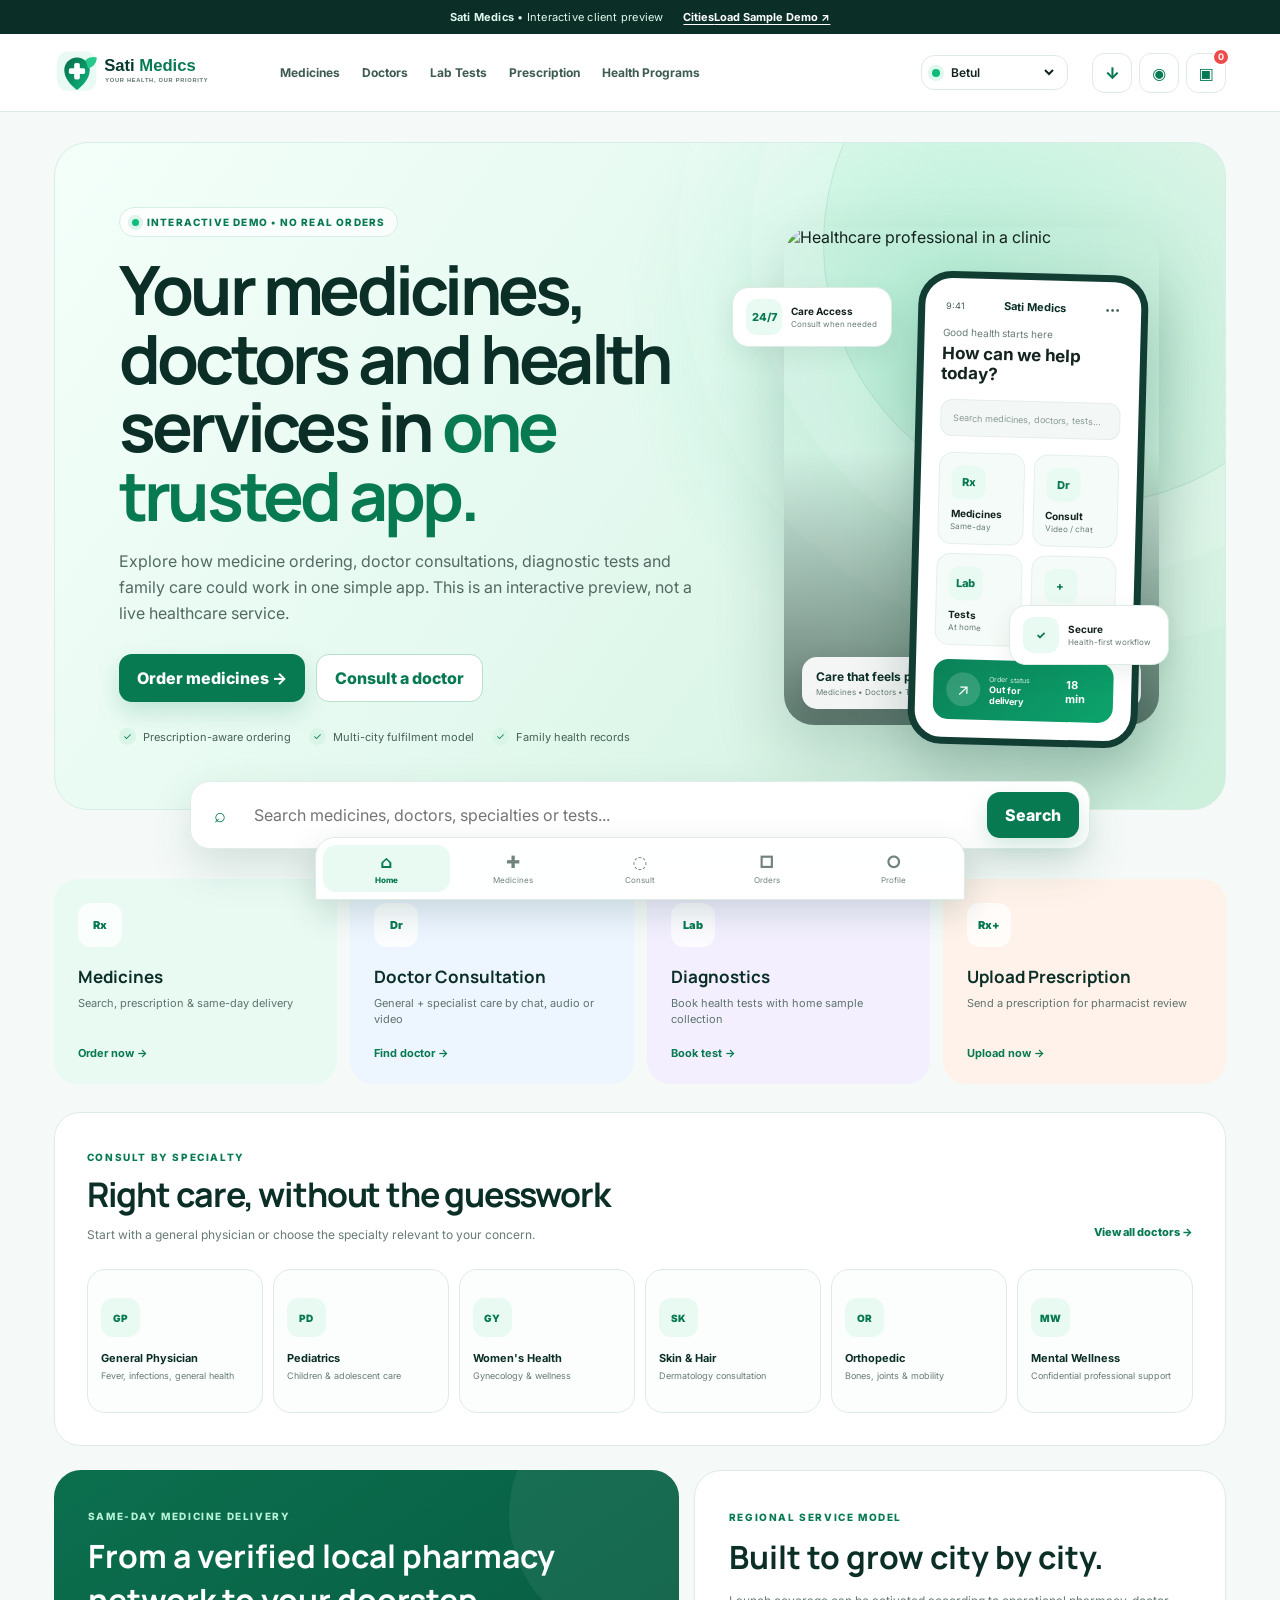
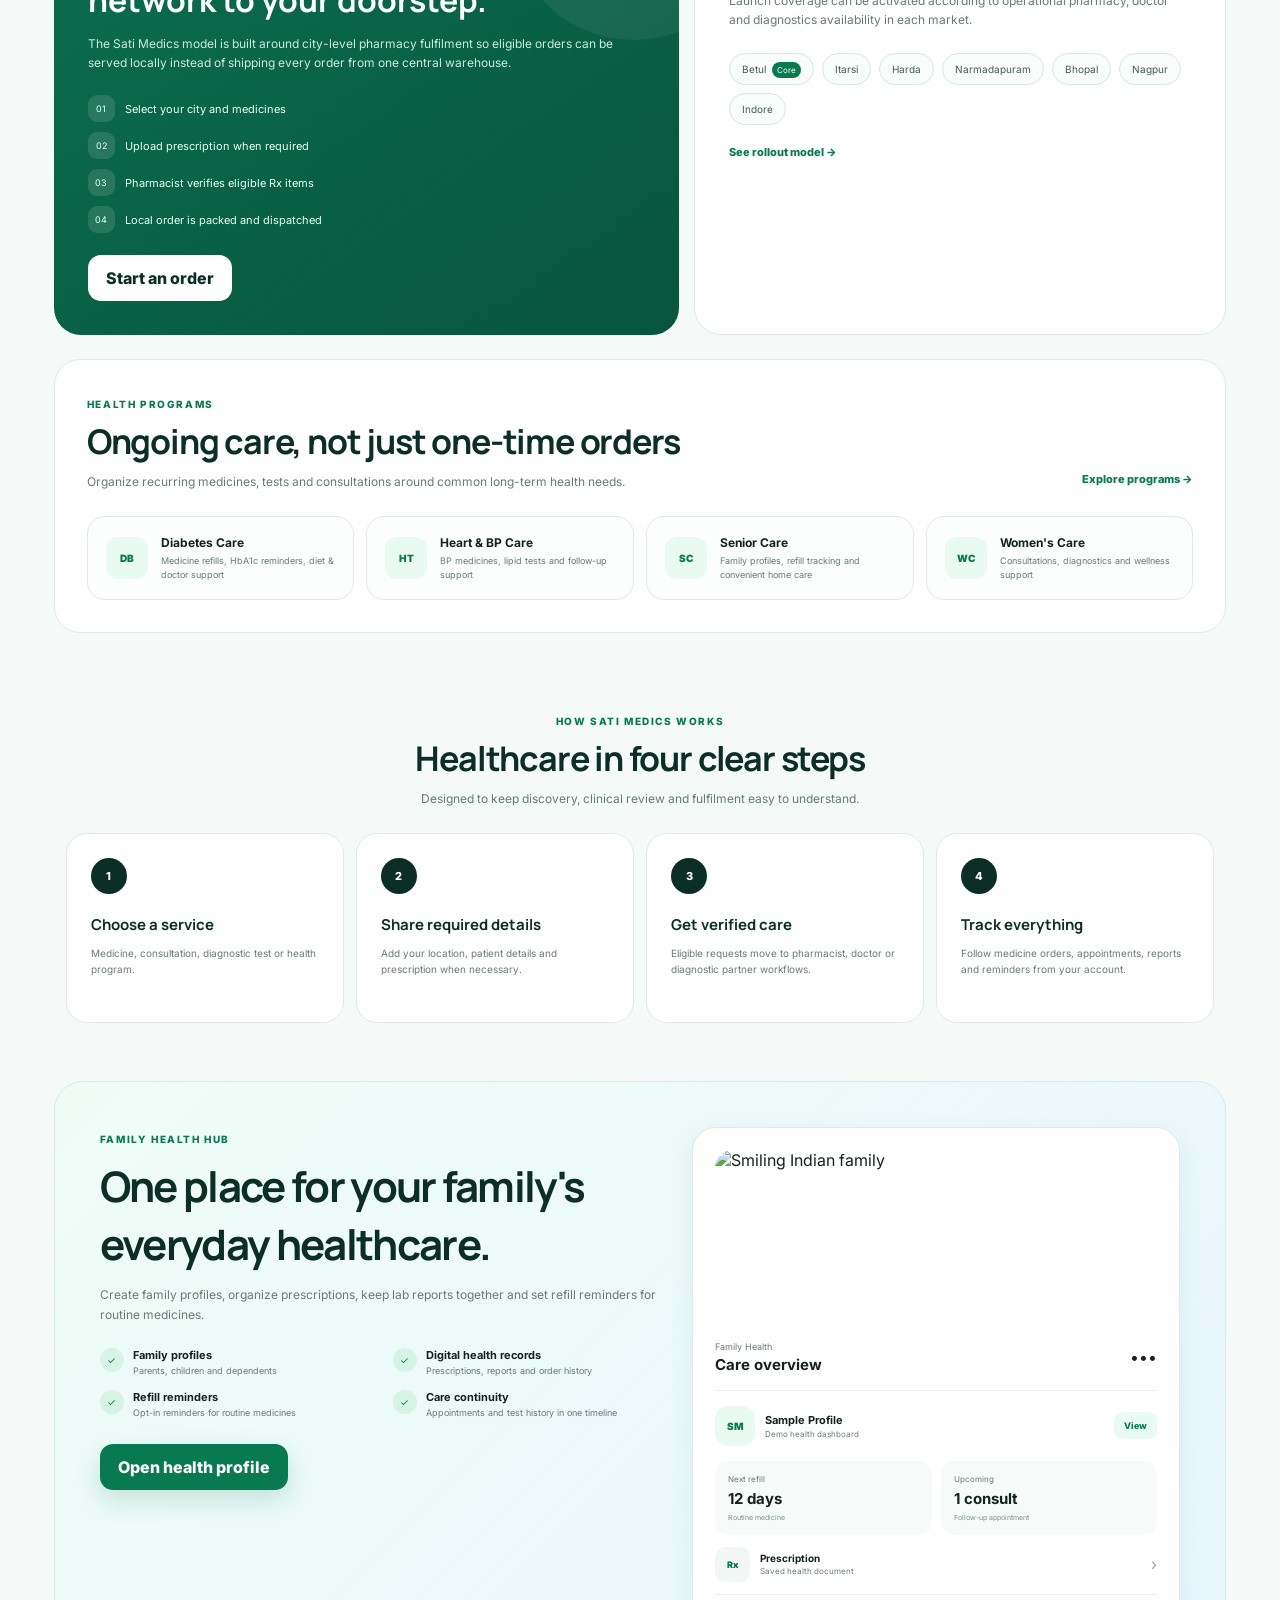
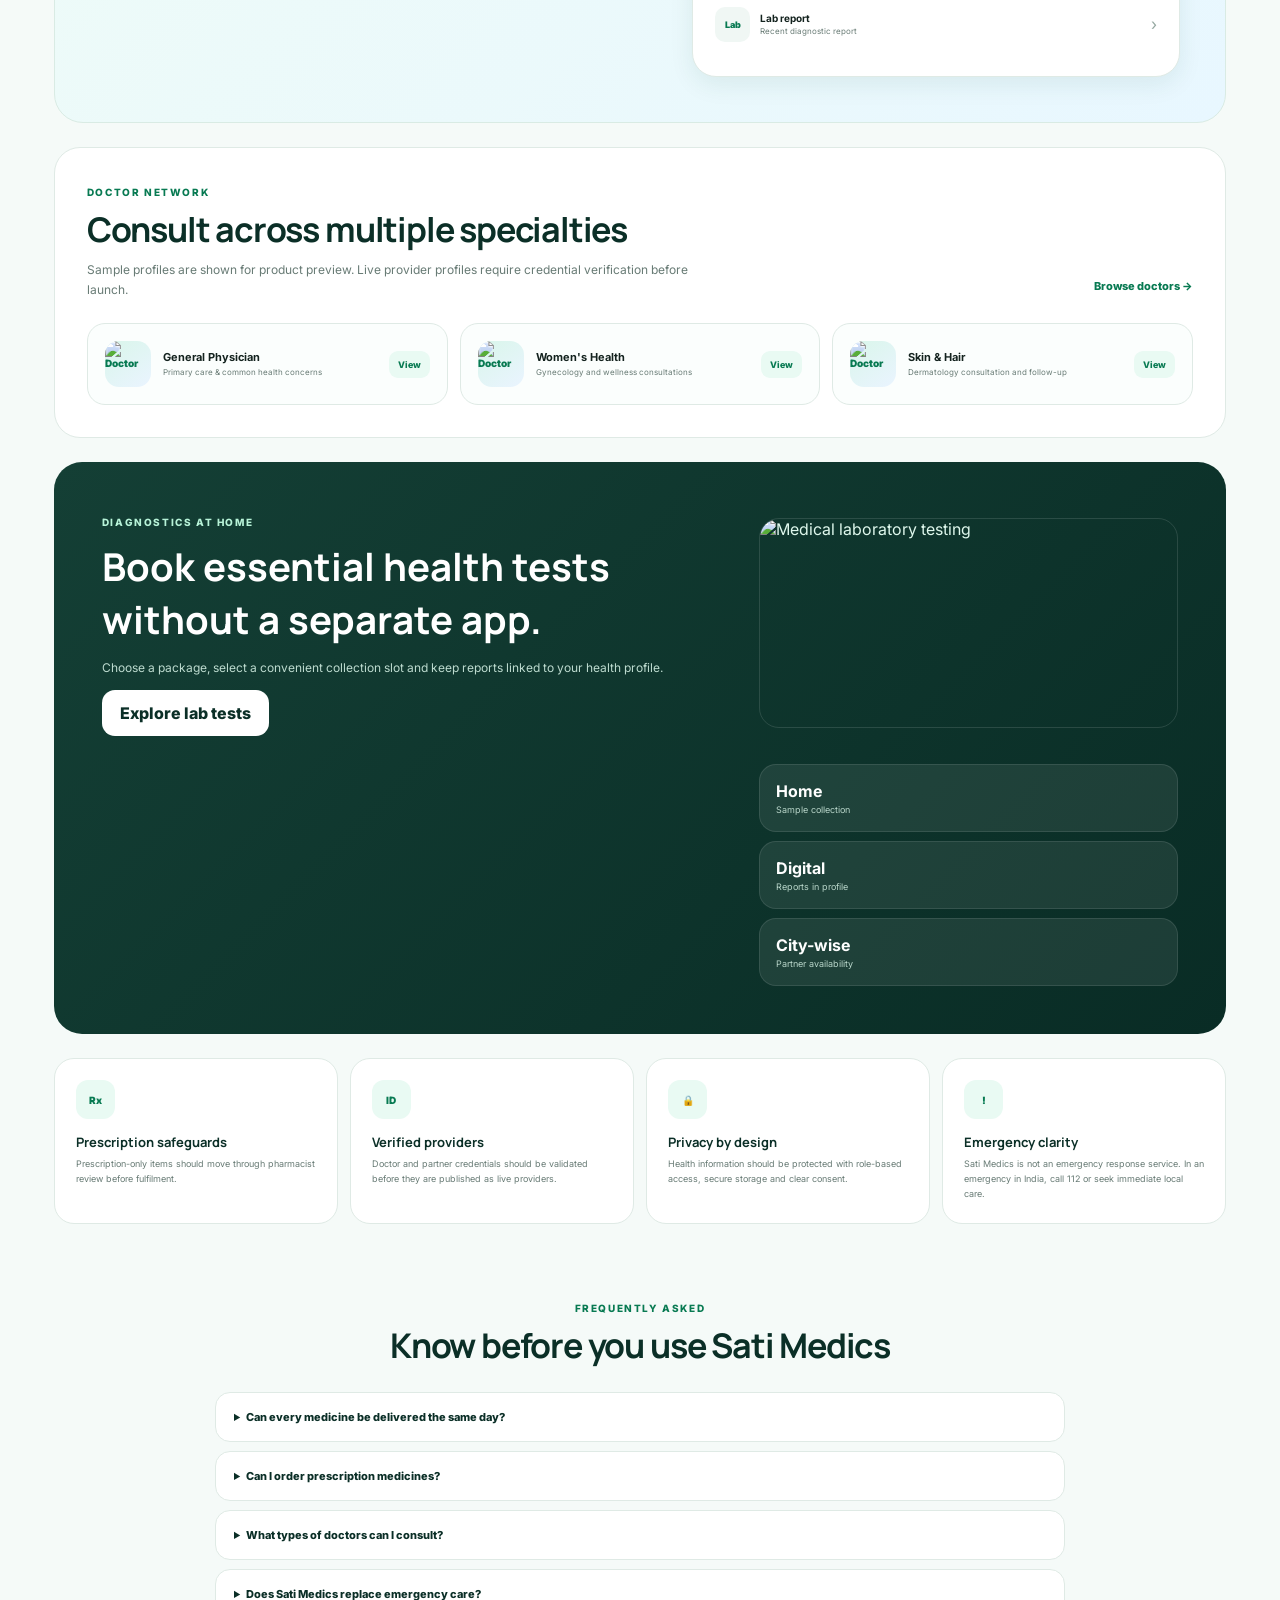
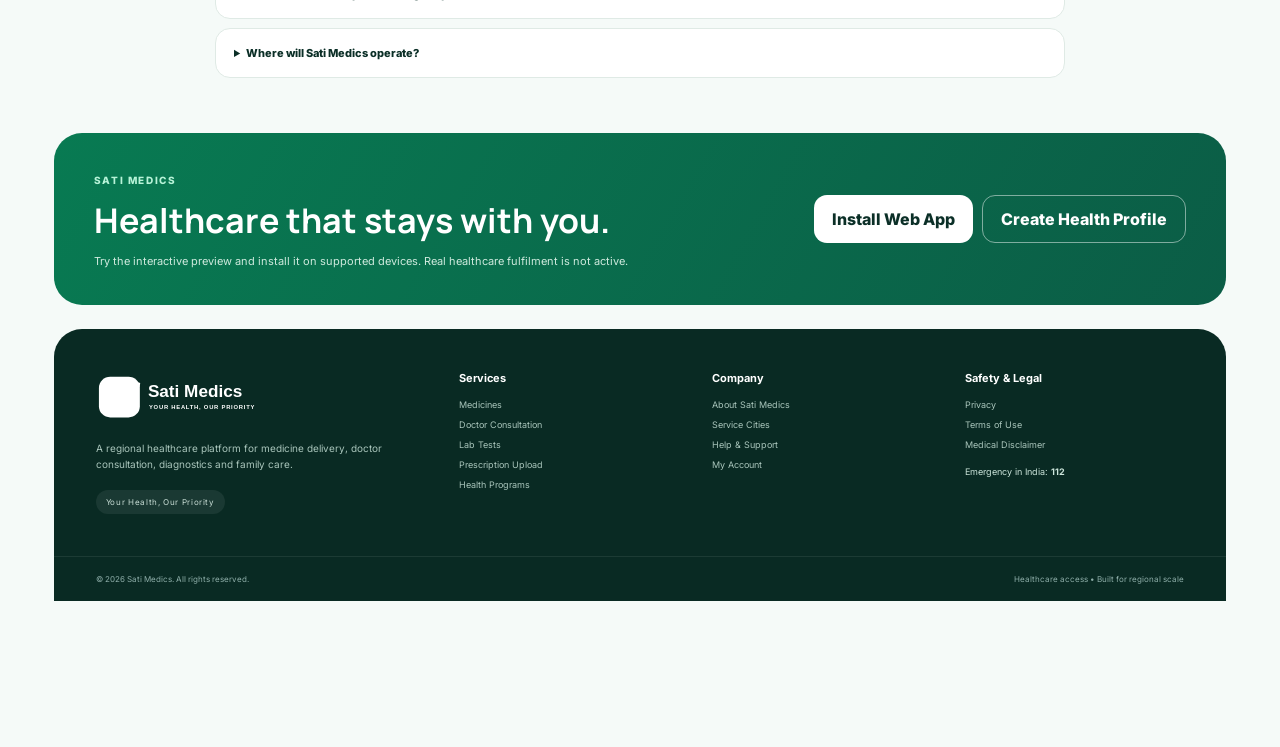
==== commit 2f34a3b7: "Add client-demo entry and correct inactive action and healthcare claims" ====
--- a/index.html
+++ b/index.html
@@ -5,16 +5,16 @@
   <meta name="viewport" content="width=device-width, initial-scale=1.0" />
   <meta name="theme-color" content="#087a52" />
   <meta name="description" content="Sati Medics — medicine delivery, doctor consultations, diagnostics and family healthcare in one platform." />
-  <meta name="robots" content="index,follow" />
+  <meta name="robots" content="noindex,nofollow" />
   <link rel="icon" href="assets/icon.svg" type="image/svg+xml" />
   <link rel="manifest" href="manifest.webmanifest" />
   <link rel="stylesheet" href="styles.css" />
-  <title>Sati Medics | Medicines, Doctors & Diagnostics</title>
+  <title>Sati Medics | Interactive Client Demo</title>
 </head>
 <body>
   <div class="announcement">
-    <span><strong>Sati Medics</strong> • Multi-city healthcare access</span>
-    <button data-nav="cities">Check service areas</button>
+    <span><strong>Sati Medics</strong> • Interactive client preview</span>
+    <div class="announcement-actions"><button data-nav="cities">Cities</button><button id="startDemoBtn" type="button">Load Sample Demo ↗</button></div>
   </div>
 
   <div class="app-shell">
@@ -77,9 +77,9 @@
     <section class="page home-page">
       <section class="hero">
         <div class="hero-copy">
-          <div class="hero-kicker"><span class="live-dot"></span> HEALTHCARE, MADE LOCAL & SIMPLE</div>
+          <div class="hero-kicker"><span class="live-dot"></span> INTERACTIVE DEMO • NO REAL ORDERS</div>
           <h1>Your medicines, doctors and health services in <em>one trusted app.</em></h1>
-          <p>Order medicines for same-day local delivery, consult doctors by specialty, book diagnostic tests and manage family health — from one secure experience.</p>
+          <p>Explore how medicine ordering, doctor consultations, diagnostic tests and family care could work in one simple app. This is an interactive preview, not a live healthcare service.</p>
           <div class="hero-actions">
             <button class="primary-btn" data-nav="medicines">Order medicines <span>→</span></button>
             <button class="secondary-btn" data-nav="consult">Consult a doctor</button>
@@ -228,7 +228,7 @@
         <div class="dashboard-card">
           <div class="family-photo"><img src="https://images.pexels.com/photos/32546004/pexels-photo-32546004/free-photo-of-smiling-indian-family-in-park-setting.jpeg?auto=compress&cs=tinysrgb&w=1000" alt="Smiling Indian family"></div>
           <div class="dash-head"><div><small>Family Health</small><strong>Care overview</strong></div><span>•••</span></div>
-          <div class="member-row"><div class="member-avatar">NB</div><div><b>My Profile</b><small>3 active reminders</small></div><button>View</button></div>
+          <div class="member-row"><div class="member-avatar">SM</div><div><b>Sample Profile</b><small>Demo health dashboard</small></div><button data-nav="profile">View</button></div>
           <div class="metric-grid">
             <div><small>Next refill</small><strong>12 days</strong><span>Routine medicine</span></div>
             <div><small>Upcoming</small><strong>1 consult</strong><span>Follow-up appointment</span></div>
@@ -278,7 +278,7 @@
         </div>
         <div class="faq-list">
           <details><summary>Can every medicine be delivered the same day?</summary><p>No. Same-day availability depends on city coverage, local stock, prescription requirements, pharmacy operating hours and delivery capacity.</p></details>
-          <details><summary>Can I order prescription medicines?</summary><p>You can submit a valid prescription where required. Prescription-only medicine fulfilment must be reviewed by an authorized pharmacy professional before dispatch.</p></details>
+          <details><summary>Can I order prescription medicines?</summary><p>In this demonstration you can only select a sample prescription file. Live prescription handling and pharmacy review are not yet connected.</p></details>
           <details><summary>What types of doctors can I consult?</summary><p>The platform is designed for general physicians and multiple specialties. Actual availability depends on verified doctors onboarded for the selected service area.</p></details>
           <details><summary>Does Sati Medics replace emergency care?</summary><p>No. It is intended for routine and non-emergency healthcare access. For urgent or life-threatening situations, use local emergency services immediately.</p></details>
           <details><summary>Where will Sati Medics operate?</summary><p>The planned regional model covers Betul, Itarsi, Harda, Narmadapuram, Bhopal, Nagpur and Indore, activated city-by-city as operational partners are ready.</p></details>
@@ -289,7 +289,7 @@
         <div>
           <span class="eyebrow light">SATI MEDICS</span>
           <h2>Healthcare that stays with you.</h2>
-          <p>Use the web app today and install it on supported devices for quick access.</p>
+          <p>Try the interactive preview and install it on supported devices. Real healthcare fulfilment is not active.</p>
         </div>
         <div class="download-actions">
           <button class="light-btn" id="homeInstallBtn">Install Web App</button>
--- a/styles.css
+++ b/styles.css
@@ -168,3 +168,74 @@
 @media(max-width:820px){.announcement{justify-content:space-between}.topbar{padding:0 14px;gap:10px}.brand img{width:142px}.location-pill{margin-left:auto}.hero{grid-template-columns:1fr;padding:32px;min-height:auto}.hero-visual{min-height:430px}.quick-grid{grid-template-columns:1fr 1fr}.split-showcase,.care-dashboard,.lab-banner{grid-template-columns:1fr}.care-dashboard{padding:28px}.city-grid{grid-template-columns:1fr 1fr}.product-grid,.doctor-grid,.lab-grid{grid-template-columns:1fr 1fr}.profile-grid,.consult-panel,.support-grid{grid-template-columns:1fr}.footer-main{grid-template-columns:1fr 1fr}.footer-col:last-child{grid-column:auto}.footer-brand{grid-column:1/3}}
 @media(max-width:620px){.announcement{height:31px;font-size:8px;padding:0 12px}.announcement button{font-size:8px}.topbar{height:65px;padding:0 11px}.brand img{width:116px;height:42px}.header-actions{gap:4px}.icon-btn{width:35px;height:35px;border-radius:10px}.header-actions #notificationBtn{display:none}.location-pill{padding:7px 8px;min-width:auto}.location-pill select{max-width:83px;font-size:9px}.pin-dot{width:6px;height:6px}.page{padding:17px 12px 46px}.hero{border-radius:24px;padding:25px 20px}.hero-kicker{font-size:8px;padding:7px 9px}.hero h1{font-size:36px;letter-spacing:-.045em}.hero p{font-size:12px}.hero-actions{flex-direction:column}.primary-btn,.secondary-btn{width:100%}.trust-row{gap:7px;font-size:8px}.hero-visual{min-height:390px}.phone-shell{width:245px;min-height:410px;border-width:6px;padding:15px}.fc-one{left:0;top:65px}.fc-two{right:0;bottom:55px}.floating-card{min-width:135px;padding:9px}.search-wrap{margin:-20px 9px 20px;border-radius:16px}.search-wrap input{font-size:9px}.search-btn{padding:10px 12px;font-size:9px}.quick-grid{gap:9px}.quick-card{padding:17px;min-height:175px;border-radius:18px}.quick-card strong{font-size:14px}.quick-card small{font-size:9px}.section-block{padding:18px;border-radius:21px}.section-title{align-items:flex-start;flex-direction:column;gap:10px}.section-title h2{font-size:25px}.section-title p{font-size:9px}.specialty-row{grid-template-columns:1fr 1fr;gap:8px}.specialty-row button{min-height:128px;padding:15px}.delivery-showcase,.city-showcase{padding:23px}.delivery-showcase h2,.city-showcase h2{font-size:25px}.program-grid.four,.program-grid{grid-template-columns:1fr}.steps-grid{grid-template-columns:1fr}.how-section{padding:38px 0 18px}.feature-list{grid-template-columns:1fr}.care-copy h2{font-size:29px}.doctor-preview-grid article{padding:14px}.lab-banner{padding:25px 21px}.safety-grid{grid-template-columns:1fr}.download-cta{padding:27px 22px;align-items:flex-start;flex-direction:column}.download-cta h2{font-size:28px}.footer-main{grid-template-columns:1fr;gap:24px;padding:30px 22px}.footer-brand{grid-column:auto}.footer-col:last-child{grid-column:auto}.footer-bottom{padding:15px 22px;flex-direction:column;gap:5px}.product-grid,.doctor-grid,.lab-grid,.city-grid,.health-programs-grid{grid-template-columns:1fr}.cart-item{align-items:flex-start;gap:14px;flex-direction:column}.page-header{align-items:flex-start;flex-direction:column}.bottom-nav{width:calc(100% - 12px);border-radius:17px 17px 0 0}.toast{left:14px;right:14px;text-align:center}.modal-card{padding:20px}.hero-visual{overflow:hidden}.phone-shell{transform:none}}
 @media(max-width:390px){.brand img{width:105px}.location-pill select{max-width:70px}.header-actions #installBtn{display:none}.quick-grid{grid-template-columns:1fr}.quick-card{min-height:155px}.phone-shell{width:225px}.floating-card{display:none}.specialty-row{grid-template-columns:1fr 1fr}.download-actions{width:100%}.download-actions button{width:100%}}
+
+/* Real-image upgrade */
+.hero-real-photo{position:absolute;inset:20px 2px 20px 34px;border-radius:30px;overflow:hidden;box-shadow:0 30px 70px rgba(4,56,40,.18);z-index:0}
+.hero-real-photo:after{content:"";position:absolute;inset:0;background:linear-gradient(180deg,rgba(4,30,23,.02) 45%,rgba(4,30,23,.58) 100%)}
+.hero-real-photo img{width:100%;height:100%;object-fit:cover;object-position:center 22%;display:block}
+.hero-photo-badge{position:absolute;left:18px;right:18px;bottom:16px;z-index:2;background:rgba(255,255,255,.92);backdrop-filter:blur(12px);padding:12px 14px;border-radius:15px;box-shadow:0 8px 22px rgba(0,0,0,.12)}
+.hero-photo-badge strong,.hero-photo-badge small{display:block}.hero-photo-badge strong{font-size:12px;color:var(--dark)}.hero-photo-badge small{font-size:8px;color:var(--muted);margin-top:3px}
+.phone-shell{position:relative;z-index:2;transform:translate(72px,34px) rotate(1.5deg);width:230px;min-height:390px;box-shadow:0 28px 60px rgba(4,56,40,.22)}
+.fc-one,.fc-two{z-index:3}
+.catalog-note{display:flex;gap:12px;align-items:center;justify-content:space-between;background:linear-gradient(135deg,#eefbf5,#f8fcfa);border:1px solid #d8ece3;border-radius:16px;padding:13px 15px;margin:12px 0 18px}.catalog-note strong{font-size:10px;color:var(--green)}.catalog-note span{font-size:9px;color:var(--muted);text-align:right}
+.medicine-card{padding:0;overflow:hidden;display:flex;flex-direction:column;min-height:380px}
+.medicine-card:hover{transform:translateY(-4px)}
+.medicine-image-wrap{height:190px;background:#fff;display:grid;place-items:center;position:relative;padding:14px;border-bottom:1px solid #edf2ef}
+.medicine-image{width:100%;height:100%;object-fit:contain;display:block;mix-blend-mode:multiply}
+.medicine-image-wrap.image-fallback:after{content:"Product image";font-size:9px;color:var(--muted)}
+.medicine-tag{position:absolute;top:12px;left:12px;background:rgba(232,250,243,.95);color:var(--green);padding:6px 8px;border-radius:999px;font-size:8px;font-weight:800;box-shadow:0 3px 12px rgba(7,70,50,.08)}
+.medicine-tag.rx-tag{background:#fff1e8;color:#a54d1f}
+.medicine-copy{padding:15px 16px 0}.medicine-copy h3{margin:5px 0 4px;font-size:15px}.medicine-copy>small:last-child{display:block;line-height:1.45}
+.medicine-brand{color:var(--green)!important;font-weight:800;text-transform:uppercase;letter-spacing:.08em;font-size:8px!important}
+.medicine-meta{display:flex;justify-content:space-between;gap:8px;padding:10px 16px 0;margin-top:auto}.medicine-meta span{font-size:7px;color:#73877f;background:#f5f9f7;padding:5px 7px;border-radius:8px}
+.medicine-card .price-row{padding:14px 16px 16px;margin-top:0}.indicative{display:block!important;font-size:7px!important;margin-top:2px}
+.doctor-avatar{overflow:hidden;padding:0;background:#eef7f3}.doctor-avatar img{width:100%;height:100%;object-fit:cover;display:block}
+.video-screen .avatar{overflow:hidden;padding:0}.video-screen .avatar img{width:100%;height:100%;object-fit:cover}
+.provider-avatar{overflow:hidden;padding:0!important}.provider-avatar img{width:100%;height:100%;object-fit:cover;display:block}
+.family-photo{height:175px;border-radius:18px;overflow:hidden;margin-bottom:16px}.family-photo img{width:100%;height:100%;object-fit:cover;display:block}
+.lab-banner{position:relative;overflow:hidden}.lab-photo{height:210px;border-radius:20px;overflow:hidden;border:1px solid rgba(255,255,255,.12)}.lab-photo img{width:100%;height:100%;object-fit:cover;display:block}
+.lab-stats{grid-column:2}
+@media(max-width:820px){.hero-real-photo{inset:12px}.phone-shell{transform:translate(58px,44px);width:215px}.lab-photo{grid-row:auto}.lab-stats{grid-column:auto}.catalog-note{align-items:flex-start;flex-direction:column}.catalog-note span{text-align:left}}
+@media(max-width:620px){.hero-real-photo{inset:6px;border-radius:24px}.hero-real-photo img{opacity:.72}.phone-shell{transform:none;width:225px;background:rgba(255,255,255,.96)}.hero-photo-badge{display:none}.medicine-image-wrap{height:180px}.medicine-card{min-height:360px}}
+
+/* Form audit upgrade */
+.form-card{box-shadow:0 10px 32px rgba(8,79,56,.06)}
+.smart-form{display:grid;gap:16px;margin-top:18px}
+.field-grid{display:grid;gap:13px}
+.field-grid.two{grid-template-columns:repeat(2,minmax(0,1fr))}
+.field{display:grid;gap:7px;align-content:start}
+.field label{font-size:10px;font-weight:800;color:#294c42;letter-spacing:.01em}
+.field label span{color:#d34b4b}
+.field input,.field select,.field textarea{width:100%;min-height:44px;padding:11px 12px;border:1px solid #d9e8e1;border-radius:12px;background:#fff;color:var(--text);outline:none;transition:border-color .18s,box-shadow .18s,background .18s}
+.field textarea{resize:vertical;line-height:1.55}
+.field input:focus,.field select:focus,.field textarea:focus{border-color:#69bea0;box-shadow:0 0 0 3px rgba(13,187,123,.11)}
+.field input:disabled{background:#f4f8f6;color:#657b73;cursor:not-allowed}
+.field small{font-size:8px;color:#80918b;line-height:1.45}
+.input-error{border-color:#df6a6a!important;background:#fff9f9!important;box-shadow:0 0 0 3px rgba(217,67,67,.08)!important}
+.form-error{font-size:8px;color:#bd3434;line-height:1.35;font-weight:700}
+.form-status{display:none;border-radius:12px;padding:11px 12px;font-size:9px;line-height:1.5}
+.form-status.error{display:block;background:#fff1f1;border:1px solid #efc4c4;color:#8c2e2e}
+.form-status.success{display:block;background:#ecfaf4;border:1px solid #c8eadb;color:#176a4a}
+.form-status.info{display:block;background:#eef6ff;border:1px solid #cfdef1;color:#365d83}
+.form-status .text-btn{margin-left:7px}
+.consent-row{display:flex;gap:10px;align-items:flex-start;padding:12px 13px;border:1px solid #dfeae5;background:#f9fcfb;border-radius:12px;font-size:9px;color:#5e726b;line-height:1.55;cursor:pointer}
+.consent-row input{margin-top:2px;accent-color:var(--green);flex:0 0 auto}
+.form-actions{display:flex;align-items:center;gap:12px;flex-wrap:wrap;padding-top:2px}
+.form-actions>small{font-size:8px;color:var(--muted);line-height:1.45}
+.primary-btn:disabled,.pill-btn:disabled{opacity:.5;cursor:not-allowed;transform:none!important;box-shadow:none}
+.checkout-layout{display:grid;grid-template-columns:minmax(0,1.35fr) minmax(280px,.65fr);gap:16px;align-items:start}
+.checkout-summary{background:#fff;border:1px solid var(--border);border-radius:23px;padding:22px;position:sticky;top:98px;box-shadow:0 10px 30px rgba(8,79,56,.05)}
+.checkout-summary h3{font-size:18px;margin:7px 0 16px}
+.summary-items{display:grid;gap:10px;max-height:330px;overflow:auto;padding-right:3px}
+.summary-item{display:flex;justify-content:space-between;gap:12px;padding-bottom:10px;border-bottom:1px solid #edf3f0}
+.summary-item:last-child{border-bottom:0}
+.summary-item b,.summary-item small{display:block}
+.summary-item b{font-size:10px;color:var(--dark)}
+.summary-item small{font-size:8px;color:var(--muted);margin-top:3px}
+.summary-item strong{font-size:10px;color:var(--dark);white-space:nowrap}
+.summary-total{display:flex;justify-content:space-between;align-items:center;gap:15px;border-top:1px solid #e7efeb;margin-top:14px;padding-top:14px}
+.summary-total span{font-size:9px;color:var(--muted)}
+.summary-total strong{font-size:16px;color:var(--green)}
+.checkout-summary>small{display:block;font-size:8px;color:var(--muted);line-height:1.5;margin-top:10px}
+@media(max-width:820px){.checkout-layout{grid-template-columns:1fr}.checkout-summary{position:static}.field-grid.two{grid-template-columns:1fr}}
+@media(max-width:620px){.smart-form{gap:13px}.field input,.field select,.field textarea{min-height:46px;font-size:11px}.form-actions{align-items:stretch;flex-direction:column}.form-actions .primary-btn,.form-actions .secondary-btn,.form-actions .outline-btn{width:100%}.consent-row{font-size:9px}.checkout-summary{border-radius:20px;padding:18px}}
